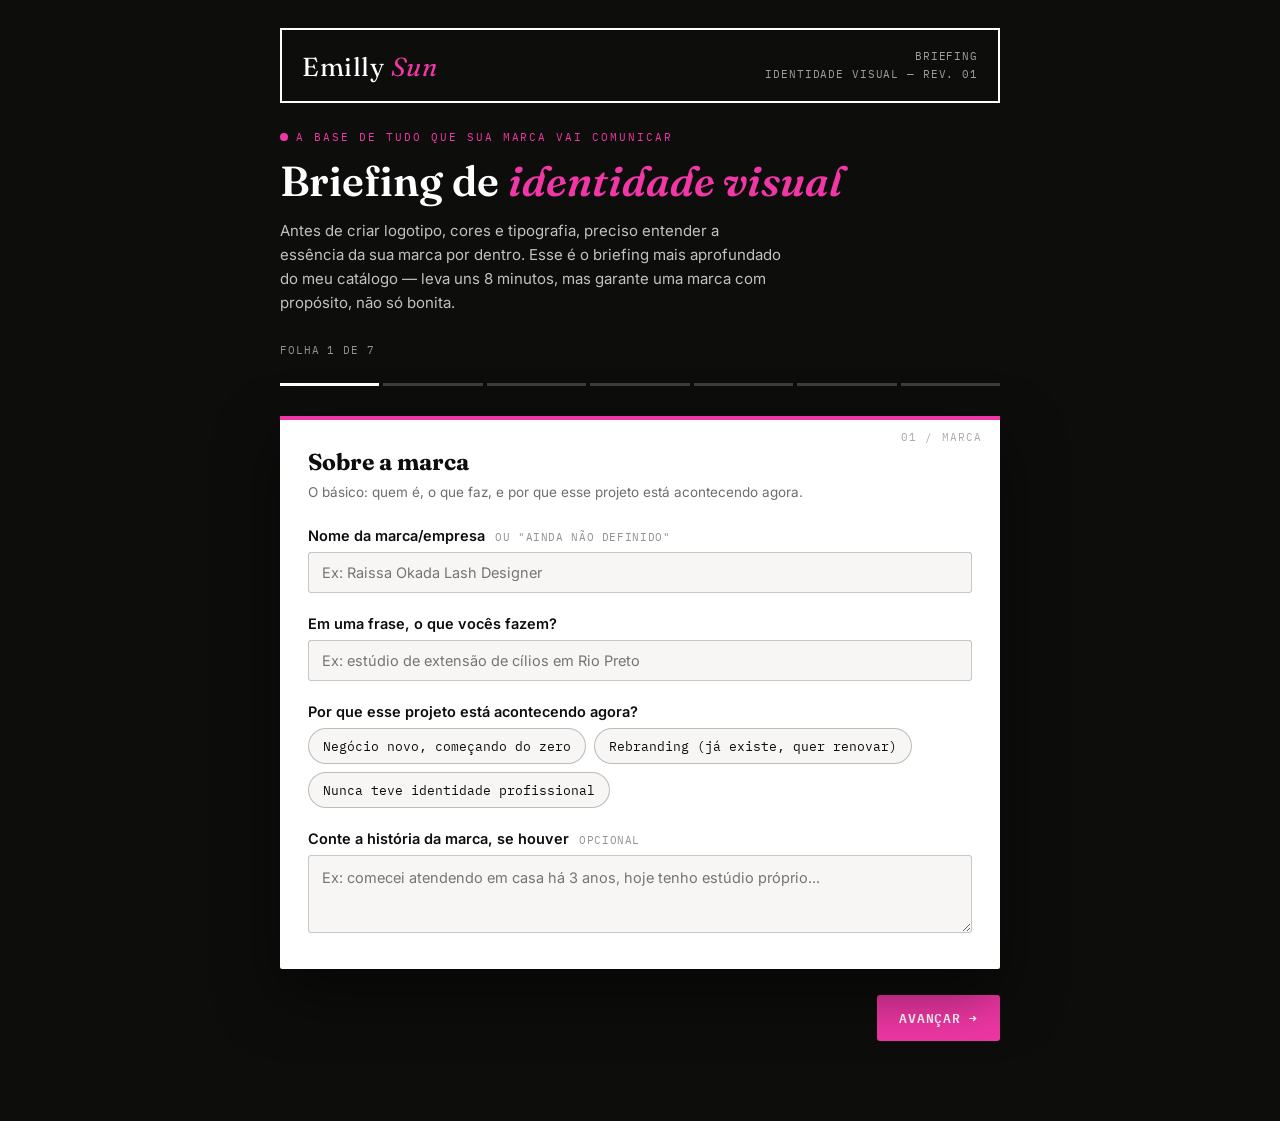
==== index.html @ f20fd389 "Rename briefing-identidade-visual.html to index.html" ====
<!DOCTYPE html>
<html lang="pt-BR">
<head>
<meta charset="UTF-8">
<meta name="viewport" content="width=device-width, initial-scale=1, viewport-fit=cover">
<title>Briefing — Identidade Visual | Emilly Sun</title>
<link rel="preconnect" href="https://fonts.googleapis.com">
<link rel="preconnect" href="https://fonts.gstatic.com" crossorigin>
<link href="https://fonts.googleapis.com/css2?family=Fraunces:opsz,wght@9..144,300;9..144,500;9..144,600;9..144,700&family=IBM+Plex+Mono:wght@400;500&family=Inter:wght@400;500;600&display=swap" rel="stylesheet">
<style>
  :root{
    --ink: #0D0D0C;
    --white: #FFFFFF;
    --paper: #F7F6F4;
    --pink: #F037A5;
    --pink-soft: #FBD3EB;
    --font-display: 'Fraunces', serif;
    --font-mono: 'IBM Plex Mono', monospace;
    --font-body: 'Inter', sans-serif;
  }
  *{box-sizing:border-box;}
  html{background:#0D0D0C;padding-top:env(safe-area-inset-top,0px);padding-bottom:env(safe-area-inset-bottom,0px);}
  body{margin:0;}
  html{scroll-behavior:smooth;}

  body{
    font-family: var(--font-body);
    background: var(--ink);
    color: var(--white);
    min-height:100vh;
  }

  .wrap{
    max-width: 760px;
    margin: 0 auto;
    padding: 28px 20px 80px;
  }

  .sheet-header{
    border: 2px solid var(--white);
    padding: 18px 20px;
    margin-bottom: 22px;
    display:flex;
    justify-content:space-between;
    align-items:flex-end;
    gap: 16px;
    flex-wrap: wrap;
  }
  .sheet-header .brand{
    font-family: var(--font-display);
    font-size: 26px;
    letter-spacing: 0.5px;
  }
  .sheet-header .brand span{ color: var(--pink); font-style: italic; }
  .sheet-meta{
    font-family: var(--font-mono);
    font-size: 11px;
    color: rgba(255,255,255,0.6);
    text-align:right;
    line-height:1.6;
    text-transform: uppercase;
    letter-spacing: 0.08em;
  }

  .title-block{ margin-bottom: 28px; }
  .eyebrow{
    display:inline-flex;
    align-items:center;
    gap:8px;
    font-family: var(--font-mono);
    font-size: 11px;
    letter-spacing: 0.18em;
    text-transform: uppercase;
    color: var(--pink);
    margin-bottom: 14px;
  }
  .eyebrow::before{
    content:'';
    width: 8px; height: 8px;
    background: var(--pink);
    border-radius: 50%;
    display:inline-block;
  }
  h1{
    font-family: var(--font-display);
    font-weight: 600;
    font-size: clamp(28px, 5vw, 42px);
    line-height: 1.1;
    margin: 0 0 12px;
  }
  h1 em{ color: var(--pink); font-style: italic; }
  .sub{
    color: rgba(255,255,255,0.75);
    font-size: 15px;
    line-height: 1.6;
    max-width: 56ch;
  }

  .ruler{ display:flex; gap: 4px; margin: 26px 0 30px; }
  .tick{
    flex:1;
    height: 3px;
    background: rgba(255,255,255,0.2);
    transition: background 0.3s ease;
  }
  .tick.done{ background: var(--pink); }
  .tick.current{ background: var(--white); }
  .ruler-label{
    font-family: var(--font-mono);
    font-size: 11px;
    color: rgba(255,255,255,0.55);
    text-transform: uppercase;
    letter-spacing: 0.08em;
    margin-bottom: 8px;
  }

  .card{
    background: var(--white);
    color: var(--ink);
    border-radius: 2px;
    padding: 32px 28px;
    position: relative;
    box-shadow: 0 24px 60px rgba(0,0,0,0.5);
  }
  .card::before{
    content: attr(data-folha);
    position: absolute;
    top: 14px; right: 18px;
    font-family: var(--font-mono);
    font-size: 11px;
    color: rgba(13,13,12,0.35);
    letter-spacing: 0.1em;
  }
  .card::after{
    content:'';
    position:absolute;
    top: 0; left: 0;
    width: 100%; height: 4px;
    background: var(--pink);
  }
  .step-title{
    font-family: var(--font-display);
    font-size: 23px;
    font-weight: 700;
    margin: 0 0 6px;
  }
  .step-hint{
    font-size: 13.5px;
    color: rgba(13,13,12,0.6);
    margin: 0 0 24px;
    line-height: 1.5;
  }

  .field{ margin-bottom: 22px; }
  .field:last-child{ margin-bottom: 0; }
  label.q{
    display:block;
    font-weight: 600;
    font-size: 14.5px;
    margin-bottom: 8px;
  }
  label.q .opt{
    font-weight: 400;
    font-family: var(--font-mono);
    font-size: 10.5px;
    color: rgba(13,13,12,0.45);
    text-transform: uppercase;
    letter-spacing: 0.06em;
    margin-left: 6px;
  }
  input[type="text"], textarea{
    width: 100%;
    font-family: var(--font-body);
    font-size: 14.5px;
    padding: 11px 13px;
    border: 1.5px solid rgba(13,13,12,0.2);
    background: var(--paper);
    border-radius: 3px;
    color: var(--ink);
    resize: vertical;
  }
  input[type="text"]:focus, textarea:focus{
    outline: none;
    border-color: var(--pink);
    box-shadow: 0 0 0 3px rgba(240,55,165,0.15);
  }
  textarea{ min-height: 78px; line-height: 1.5; }

  .pills{ display:flex; flex-wrap: wrap; gap: 8px; }
  .pill{
    font-family: var(--font-mono);
    font-size: 12.5px;
    padding: 9px 14px;
    border: 1.5px solid rgba(13,13,12,0.25);
    border-radius: 999px;
    cursor: pointer;
    user-select: none;
    background: var(--paper);
    transition: all 0.15s ease;
  }
  .pill:hover{ border-color: var(--ink); }
  .pill.selected{
    background: var(--ink);
    color: var(--pink-soft);
    border-color: var(--ink);
  }
  .pill.accent.selected{
    background: var(--pink);
    color: var(--white);
    border-color: var(--pink);
  }

  .nav{
    display:flex;
    justify-content: space-between;
    align-items:center;
    margin-top: 26px;
  }
  button{
    font-family: var(--font-mono);
    font-size: 12.5px;
    letter-spacing: 0.06em;
    text-transform: uppercase;
    padding: 12px 22px;
    border-radius: 3px;
    border: none;
    cursor: pointer;
    transition: transform 0.12s ease, opacity 0.12s ease;
  }
  button:active{ transform: scale(0.97); }
  .btn-next{ background: var(--pink); color: var(--white); font-weight: 600; }
  .btn-next:hover{ opacity: 0.88; }
  .btn-back{ background: transparent; color: rgba(255,255,255,0.7); border: 1.5px solid rgba(255,255,255,0.35); }
  .btn-back:hover{ color: var(--white); border-color: rgba(255,255,255,0.6); }
  .btn-back[disabled]{ opacity: 0; pointer-events: none; }

  .summary h2{
    font-family: var(--font-display);
    font-size: 24px;
    margin: 0 0 4px;
  }
  .summary .ok-tag{
    display:inline-flex;
    align-items:center;
    gap:6px;
    font-family: var(--font-mono);
    font-size: 11px;
    color: var(--pink);
    text-transform: uppercase;
    letter-spacing: 0.08em;
    margin-bottom: 18px;
  }
  .summary-block{
    background: var(--paper);
    border: 1px dashed rgba(13,13,12,0.3);
    border-radius: 3px;
    padding: 16px 18px;
    font-family: var(--font-mono);
    font-size: 12.5px;
    line-height: 1.7;
    white-space: pre-wrap;
    max-height: 340px;
    overflow-y: auto;
    color: rgba(13,13,12,0.85);
  }
  .summary-actions{ display:flex; gap: 10px; margin-top: 18px; flex-wrap: wrap; }
  .btn-copy{ background: var(--ink); color: var(--pink-soft); }
  .btn-copy:hover{ opacity: 0.9; }
  .btn-wa{ background: var(--pink); color: var(--white); font-weight: 600; }
  .btn-wa:hover{ opacity: 0.88; }
  .copied-msg{
    font-family: var(--font-mono);
    font-size: 11.5px;
    color: var(--pink);
    margin-top: 10px;
    opacity: 0;
    transition: opacity 0.2s ease;
  }
  .copied-msg.show{ opacity: 1; }

  @media (max-width: 480px){
    .card{ padding: 24px 18px; }
    .sheet-header{ padding: 14px; }
  }
</style>
</head>
<body>

<div class="wrap">

  <div class="sheet-header">
    <div class="brand">Emilly <span>Sun</span></div>
    <div class="sheet-meta">Briefing<br>Identidade Visual — Rev. 01</div>
  </div>

  <div class="title-block">
    <div class="eyebrow">A base de tudo que sua marca vai comunicar</div>
    <h1>Briefing de <em>identidade visual</em></h1>
    <p class="sub">Antes de criar logotipo, cores e tipografia, preciso entender a essência da sua marca por dentro. Esse é o briefing mais aprofundado do meu catálogo — leva uns 8 minutos, mas garante uma marca com propósito, não só bonita.</p>
  </div>

  <div class="ruler-label" id="rulerLabel">Folha 1 de 7</div>
  <div class="ruler" id="ruler"></div>

  <form id="briefForm">

    <!-- FOLHA 1 — A MARCA -->
    <div class="card step" data-folha="01 / MARCA" data-step="0">
      <div class="step-title">Sobre a marca</div>
      <p class="step-hint">O básico: quem é, o que faz, e por que esse projeto está acontecendo agora.</p>

      <div class="field">
        <label class="q">Nome da marca/empresa <span class="opt">ou "ainda não definido"</span></label>
        <input type="text" name="marca" placeholder="Ex: Raissa Okada Lash Designer">
      </div>

      <div class="field">
        <label class="q">Em uma frase, o que vocês fazem?</label>
        <input type="text" name="oquefaz" placeholder="Ex: estúdio de extensão de cílios em Rio Preto">
      </div>

      <div class="field">
        <label class="q">Por que esse projeto está acontecendo agora?</label>
        <div class="pills" data-name="motivo">
          <div class="pill">Negócio novo, começando do zero</div>
          <div class="pill">Rebranding (já existe, quer renovar)</div>
          <div class="pill">Nunca teve identidade profissional</div>
        </div>
      </div>

      <div class="field">
        <label class="q">Conte a história da marca, se houver <span class="opt">opcional</span></label>
        <textarea name="historia" placeholder="Ex: comecei atendendo em casa há 3 anos, hoje tenho estúdio próprio..."></textarea>
      </div>
    </div>

    <!-- FOLHA 2 — POSICIONAMENTO -->
    <div class="card step" data-folha="02 / POSICIONAMENTO" data-step="1" style="display:none">
      <div class="step-title">Posicionamento e valores</div>
      <p class="step-hint">Isso é o que dá alma pro visual — sem isso, vira só "um logo bonito".</p>

      <div class="field">
        <label class="q">Se a marca fosse uma pessoa, como ela seria? <span class="opt">3 adjetivos</span></label>
        <input type="text" name="personalidade" placeholder="Ex: confiante, acolhedora, moderna">
      </div>

      <div class="field">
        <label class="q">Quais valores a marca não abre mão de transmitir?</label>
        <textarea name="valores" placeholder="Ex: qualidade, transparência, cuidado com o cliente"></textarea>
      </div>

      <div class="field">
        <label class="q">O que faz vocês diferentes da concorrência?</label>
        <textarea name="diferencial" placeholder="Ex: técnica exclusiva, atendimento personalizado, anos de experiência"></textarea>
      </div>

      <div class="field">
        <label class="q">Concorrentes ou marcas do mesmo segmento que você admira ou quer se diferenciar</label>
        <textarea name="concorrentes" placeholder="Ex: admiro a marca X pelo posicionamento premium"></textarea>
      </div>
    </div>

    <!-- FOLHA 3 — PÚBLICO -->
    <div class="card step" data-folha="03 / PÚBLICO" data-step="2" style="display:none">
      <div class="step-title">Público-alvo</div>
      <p class="step-hint">Pra quem essa marca está falando.</p>

      <div class="field">
        <label class="q">Quem é o cliente ideal dessa marca?</label>
        <textarea name="publico" placeholder="Ex: mulheres de 25-45 anos, classe B/C, que valorizam autocuidado"></textarea>
      </div>

      <div class="field">
        <label class="q">Onde essa marca vai aparecer no dia a dia?</label>
        <div class="pills" data-name="pontos_contato">
          <div class="pill">Redes sociais</div>
          <div class="pill">Loja física / fachada</div>
          <div class="pill">Site</div>
          <div class="pill">Papelaria (cartão, envelope)</div>
          <div class="pill">Embalagens de produto</div>
          <div class="pill">Uniforme</div>
        </div>
      </div>
    </div>

    <!-- FOLHA 4 — DIREÇÃO VISUAL -->
    <div class="card step" data-folha="04 / VISUAL" data-step="3" style="display:none">
      <div class="step-title">Direção visual</div>
      <p class="step-hint">O que já existe e para onde queremos ir com a estética da marca.</p>

      <div class="field">
        <label class="q">Já existe algum elemento visual pra seguir? <span class="opt">rascunho de logo, cores usadas antes</span></label>
        <div class="pills" data-name="ponto_partida">
          <div class="pill">Não tenho nada, é do zero</div>
          <div class="pill">Tenho um rascunho/referência solta</div>
          <div class="pill">Tenho um logo antigo pra evoluir</div>
        </div>
      </div>

      <div class="field">
        <label class="q">Estilo visual que combina com a marca <span class="opt">até 3</span></label>
        <div class="pills" data-name="estilo" data-max="3">
          <div class="pill">Minimalista</div>
          <div class="pill">Elegante / premium</div>
          <div class="pill">Divertido / descontraído</div>
          <div class="pill">Clássico / atemporal</div>
          <div class="pill">Moderno / ousado</div>
          <div class="pill">Artesanal / feito à mão</div>
          <div class="pill">Tecnológico / clean</div>
        </div>
      </div>

      <div class="field">
        <label class="q">Marcas (de qualquer segmento) cuja identidade visual você admira</label>
        <textarea name="referencias" placeholder="Ex: gosto da simplicidade da marca X, ou das cores da marca Y"></textarea>
      </div>

      <div class="field">
        <label class="q">Cores que gostaria de usar — ou EVITAR</label>
        <input type="text" name="cores" placeholder="Ex: gostaria de tons terrosos, evitar rosa (marca da concorrente usa)">
      </div>

      <div class="field">
        <label class="q">Algum símbolo, ícone ou elemento que represente a marca?</label>
        <input type="text" name="simbolos" placeholder="Ex: uma folha, uma estrela, iniciais do nome">
      </div>
    </div>

    <!-- FOLHA 5 — APLICAÇÕES -->
    <div class="card step" data-folha="05 / APLICAÇÕES" data-step="4" style="display:none">
      <div class="step-title">Aplicações necessárias</div>
      <p class="step-hint">O que precisa estar pronto no manual de marca, além do logo.</p>

      <div class="field">
        <label class="q">Quais aplicações a identidade precisa cobrir?</label>
        <div class="pills" data-name="aplicacoes">
          <div class="pill">Cartão de visita</div>
          <div class="pill">Papel timbrado / assinatura de e-mail</div>
          <div class="pill">Template para redes sociais</div>
          <div class="pill">Fachada / placa</div>
          <div class="pill">Embalagem de produto</div>
          <div class="pill">Uniforme</div>
          <div class="pill">Manual de marca completo</div>
        </div>
      </div>

      <div class="field">
        <label class="q">Alguma dessas aplicações tem prioridade ou urgência maior?</label>
        <input type="text" name="prioridade" placeholder="Ex: preciso do cartão de visita primeiro, pra um evento">
      </div>
    </div>

    <!-- FOLHA 6 — PRAZO -->
    <div class="card step" data-folha="06 / PRAZO" data-step="5" style="display:none">
      <div class="step-title">Prazo e contato</div>
      <p class="step-hint">Últimos dados pra eu organizar o cronograma do projeto.</p>

      <div class="field">
        <label class="q">Existe uma data-limite para o projeto estar pronto?</label>
        <input type="text" name="prazo" placeholder="Ex: sem urgência / preciso até o lançamento em outubro">
      </div>

      <div class="field">
        <label class="q">Seu nome e melhor contato <span class="opt">whatsapp ou e-mail</span></label>
        <input type="text" name="contato" placeholder="Ex: Maria Silva — (17) 99999-9999">
      </div>
    </div>

    <!-- FOLHA 7 — RESUMO -->
    <div class="card step summary" data-folha="07 / RESUMO" data-step="6" style="display:none">
      <div class="ok-tag">● Briefing concluído</div>
      <h2>Confira e envie</h2>
      <p class="step-hint">Confira suas respostas e toque em enviar: o WhatsApp abre com tudo preenchido, é só confirmar o envio para eu começar o estudo da sua marca.</p>
      <div class="summary-block" id="summaryText"></div>
      <div class="summary-actions">
        <button type="button" class="btn-wa" id="waBtn">Enviar por WhatsApp →</button>
        <button type="button" class="btn-copy" id="copyBtn">Copiar respostas</button>
      </div>
      <div class="copied-msg" id="copiedMsg">✓ Copiado! Agora é só colar na conversa comigo.</div>
    </div>

    <div class="nav" id="navRow">
      <button type="button" class="btn-back" id="backBtn">← Voltar</button>
      <button type="button" class="btn-next" id="nextBtn">Avançar →</button>
    </div>

  </form>

</div>

<script>
(function(){
  // Número do WhatsApp (somente dígitos, com 55 + DDD). Ex: "5517999999999"
  var WHATSAPP = "5567992032259";
  var steps = Array.from(document.querySelectorAll('.step'));
  var total = steps.length;
  var current = 0;

  var ruler = document.getElementById('ruler');
  for(var i=0;i<total;i++){
    var t = document.createElement('div');
    t.className = 'tick';
    ruler.appendChild(t);
  }
  var ticks = Array.from(ruler.children);

  var rulerLabel = document.getElementById('rulerLabel');
  var backBtn = document.getElementById('backBtn');
  var nextBtn = document.getElementById('nextBtn');
  var navRow = document.getElementById('navRow');

  var pillState = {};

  document.querySelectorAll('.pills').forEach(function(group){
    var name = group.getAttribute('data-name');
    var max = parseInt(group.getAttribute('data-max') || '1', 10);
    var isMulti = (name === 'pontos_contato' || name === 'aplicacoes');
    pillState[name] = new Set();
    var pills = Array.from(group.children);
    pills.forEach(function(pill){
      pill.classList.add('accent');
      pill.addEventListener('click', function(){
        var label = pill.textContent;
        var hasMax = group.hasAttribute('data-max');
        if(isMulti){
          if(pill.classList.contains('selected')){
            pill.classList.remove('selected');
            pillState[name].delete(label);
          } else {
            pill.classList.add('selected');
            pillState[name].add(label);
          }
        } else if(!hasMax){
          pills.forEach(function(p){ p.classList.remove('selected'); });
          pillState[name].clear();
          pill.classList.add('selected');
          pillState[name].add(label);
        } else {
          if(pill.classList.contains('selected')){
            pill.classList.remove('selected');
            pillState[name].delete(label);
          } else {
            if(pillState[name].size >= max){ return; }
            pill.classList.add('selected');
            pillState[name].add(label);
          }
        }
      });
    });
  });

  function showStep(idx){
    steps.forEach(function(s, i){ s.style.display = (i===idx) ? 'block' : 'none'; });
    rulerLabel.textContent = 'Folha ' + (idx+1) + ' de ' + total;
    ticks.forEach(function(t, i){
      t.classList.toggle('done', i < idx);
      t.classList.toggle('current', i === idx);
    });
    backBtn.disabled = (idx === 0);
    if(idx === total - 1){
      navRow.style.display = 'none';
      buildSummary();
    } else {
      navRow.style.display = 'flex';
      nextBtn.textContent = (idx === total - 2) ? 'Concluir →' : 'Avançar →';
    }
    window.scrollTo({top:0, behavior:'smooth'});
  }

  nextBtn.addEventListener('click', function(){
    if(current < total - 1){ current++; showStep(current); }
  });
  backBtn.addEventListener('click', function(){
    if(current > 0){ current--; showStep(current); }
  });

  function fieldLabel(name){
    var map = {
      marca: 'Marca/empresa',
      oquefaz: 'O que faz',
      historia: 'História da marca',
      personalidade: 'Personalidade da marca',
      valores: 'Valores',
      diferencial: 'Diferencial',
      concorrentes: 'Concorrentes/referências de mercado',
      publico: 'Público-alvo',
      referencias: 'Marcas de referência visual',
      cores: 'Cores desejadas/evitar',
      simbolos: 'Símbolos/elementos',
      prioridade: 'Aplicação prioritária',
      prazo: 'Prazo desejado',
      contato: 'Nome e contato'
    };
    return map[name] || name;
  }

  function pillLabel(name){
    var map = {
      motivo: 'Motivo do projeto',
      pontos_contato: 'Pontos de contato da marca',
      ponto_partida: 'Ponto de partida visual',
      estilo: 'Estilo visual desejado',
      aplicacoes: 'Aplicações necessárias'
    };
    return map[name] || name;
  }

  function buildSummary(){
    var lines = [];
    lines.push('BRIEFING — IDENTIDADE VISUAL');
    lines.push('Emilly Sun · ' + new Date().toLocaleDateString('pt-BR'));
    lines.push('————————————————————');

    document.querySelectorAll('input[type="text"], textarea').forEach(function(el){
      var val = el.value.trim();
      if(val){ lines.push(fieldLabel(el.name) + ': ' + val); }
    });

    Object.keys(pillState).forEach(function(name){
      var vals = Array.from(pillState[name]);
      if(vals.length){ lines.push(pillLabel(name) + ': ' + vals.join(', ')); }
    });

    document.getElementById('summaryText').textContent = lines.join('\n');
  }

  document.getElementById('copyBtn').addEventListener('click', function(){
    var text = document.getElementById('summaryText').textContent;
    function ok(){
      var msg = document.getElementById('copiedMsg');
      msg.classList.add('show');
      setTimeout(function(){ msg.classList.remove('show'); }, 3000);
    }
    function fallback(){
      var ta = document.createElement('textarea');
      ta.value = text; ta.style.position='fixed'; ta.style.opacity='0';
      document.body.appendChild(ta); ta.select();
      try{ document.execCommand('copy'); ok(); }catch(e){}
      document.body.removeChild(ta);
    }
    if(navigator.clipboard && navigator.clipboard.writeText){
      navigator.clipboard.writeText(text).then(ok, fallback);
    } else { fallback(); }
  });

  document.getElementById('waBtn').addEventListener('click', function(){
    var text = document.getElementById('summaryText').textContent;
    var url = 'https://wa.me/' + WHATSAPP + '?text=' + encodeURIComponent(text);
    window.open(url, '_blank');
  });

  showStep(0);
})();
</script>

</body>
</html>
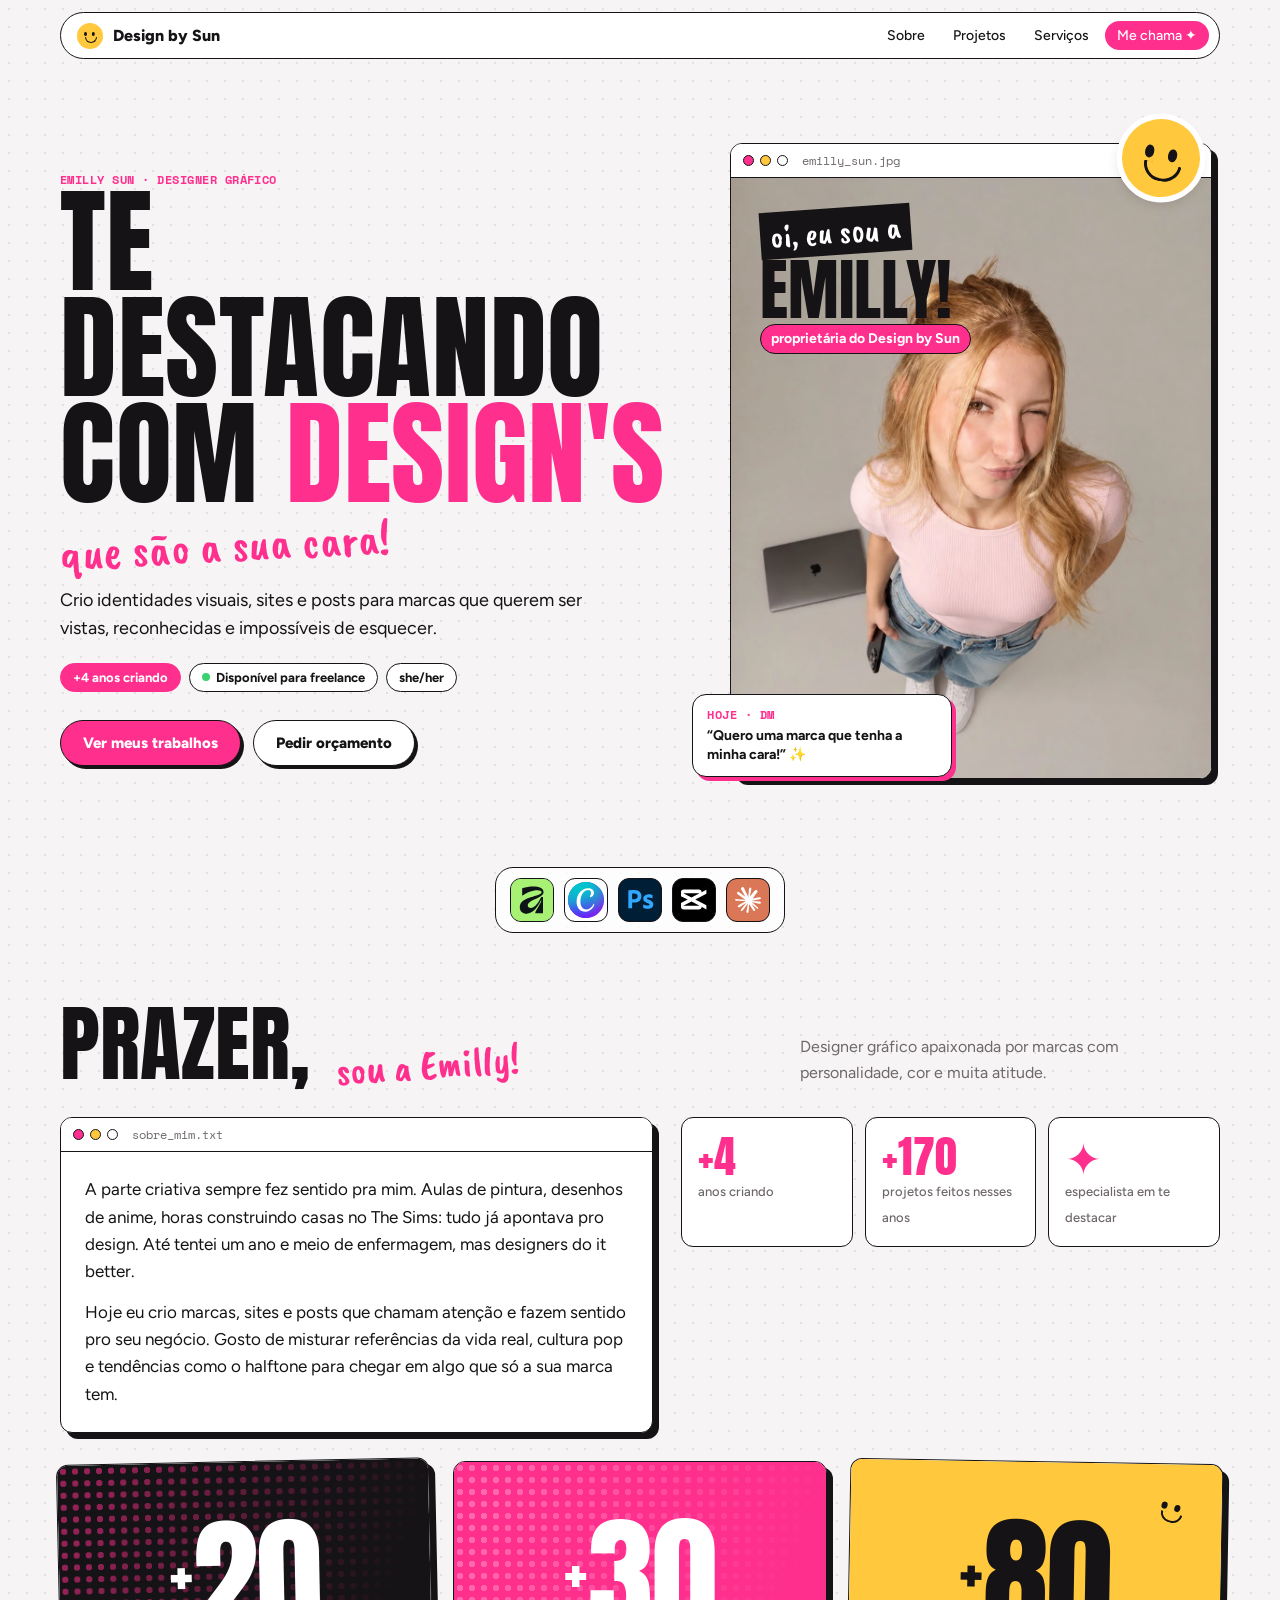
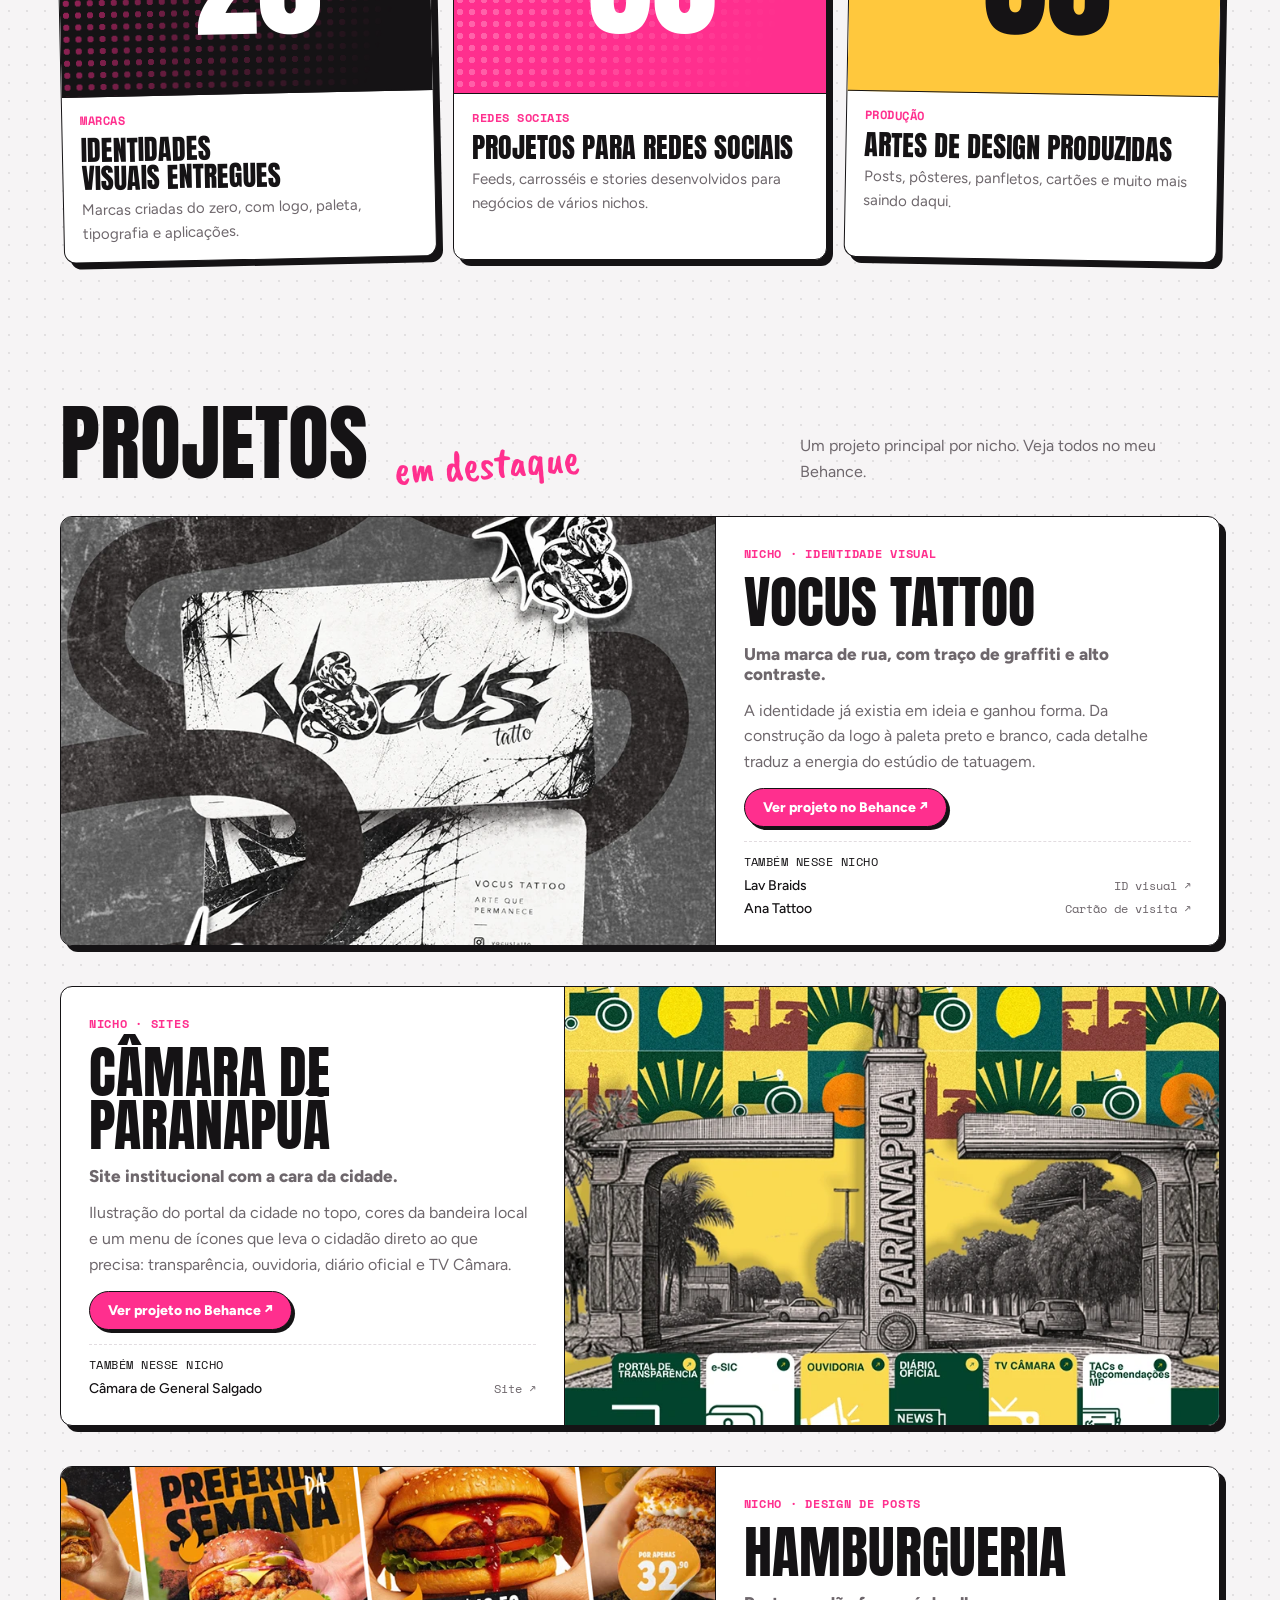
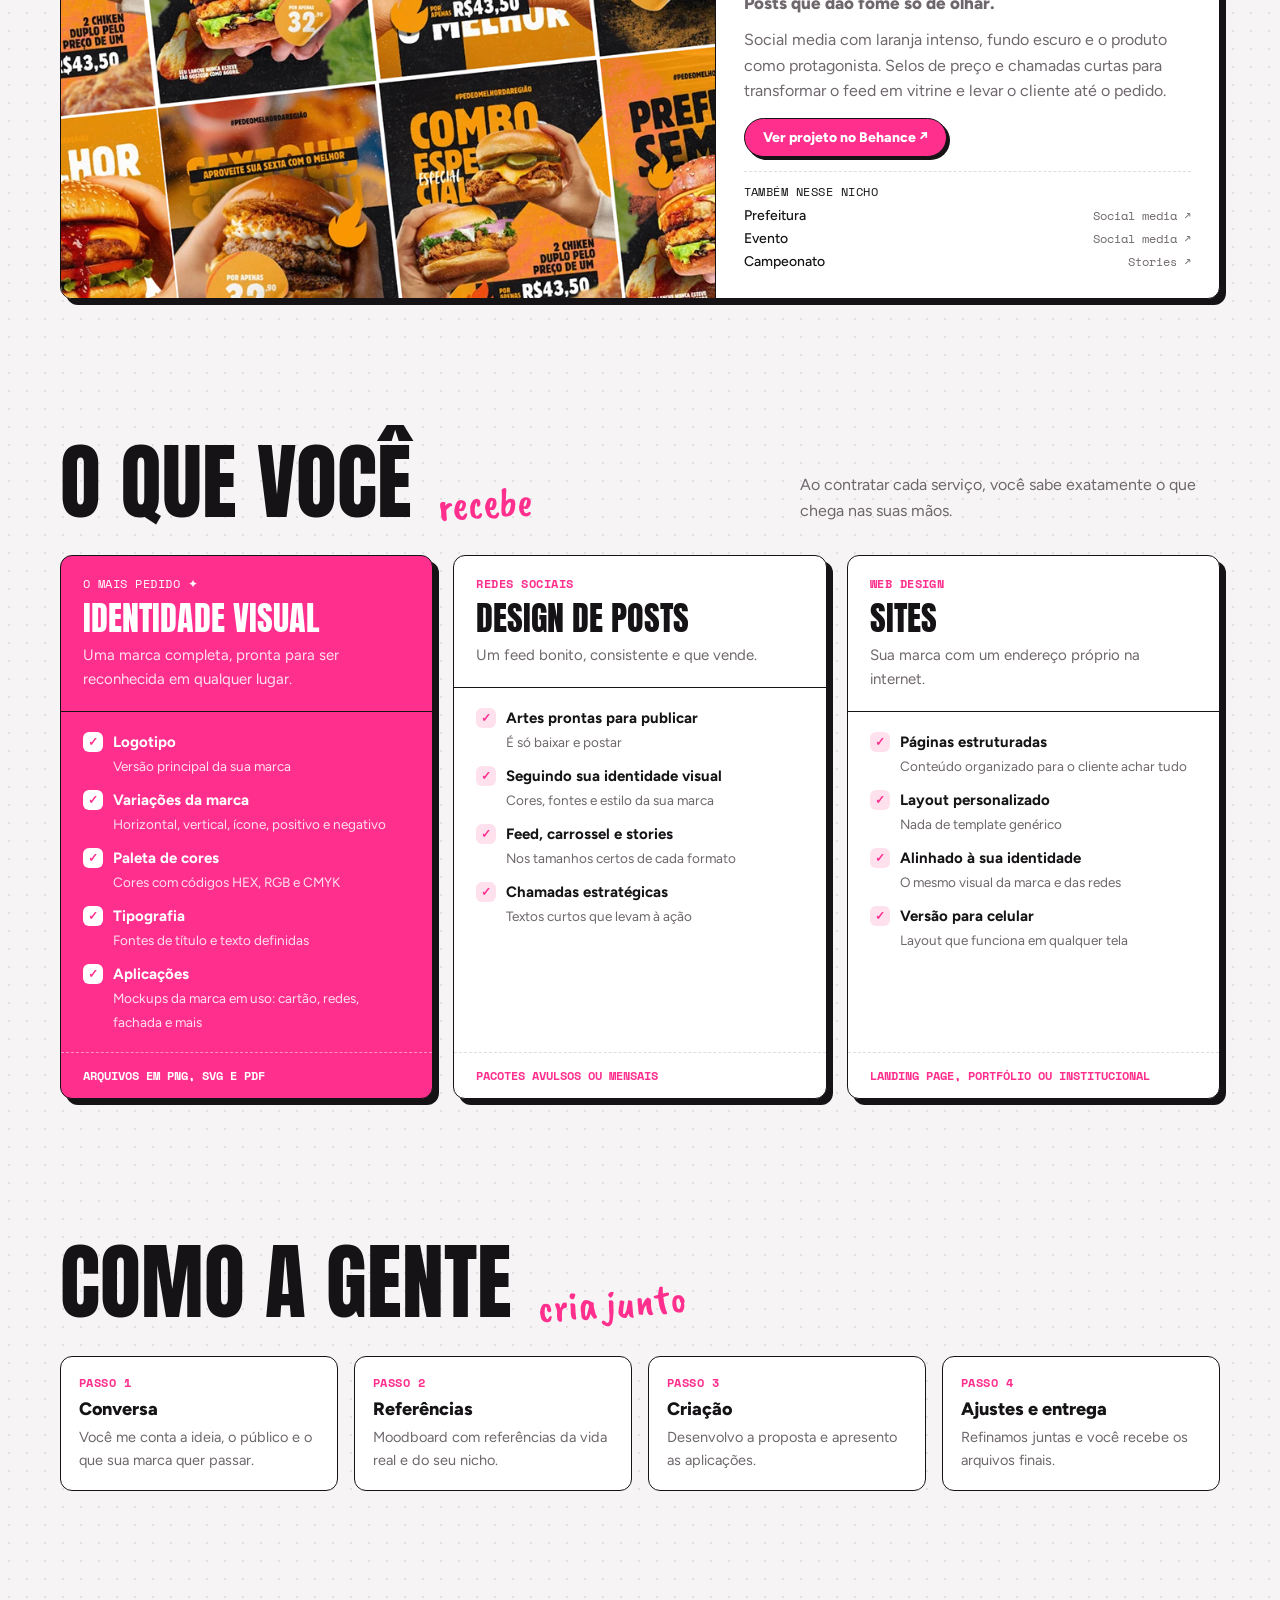
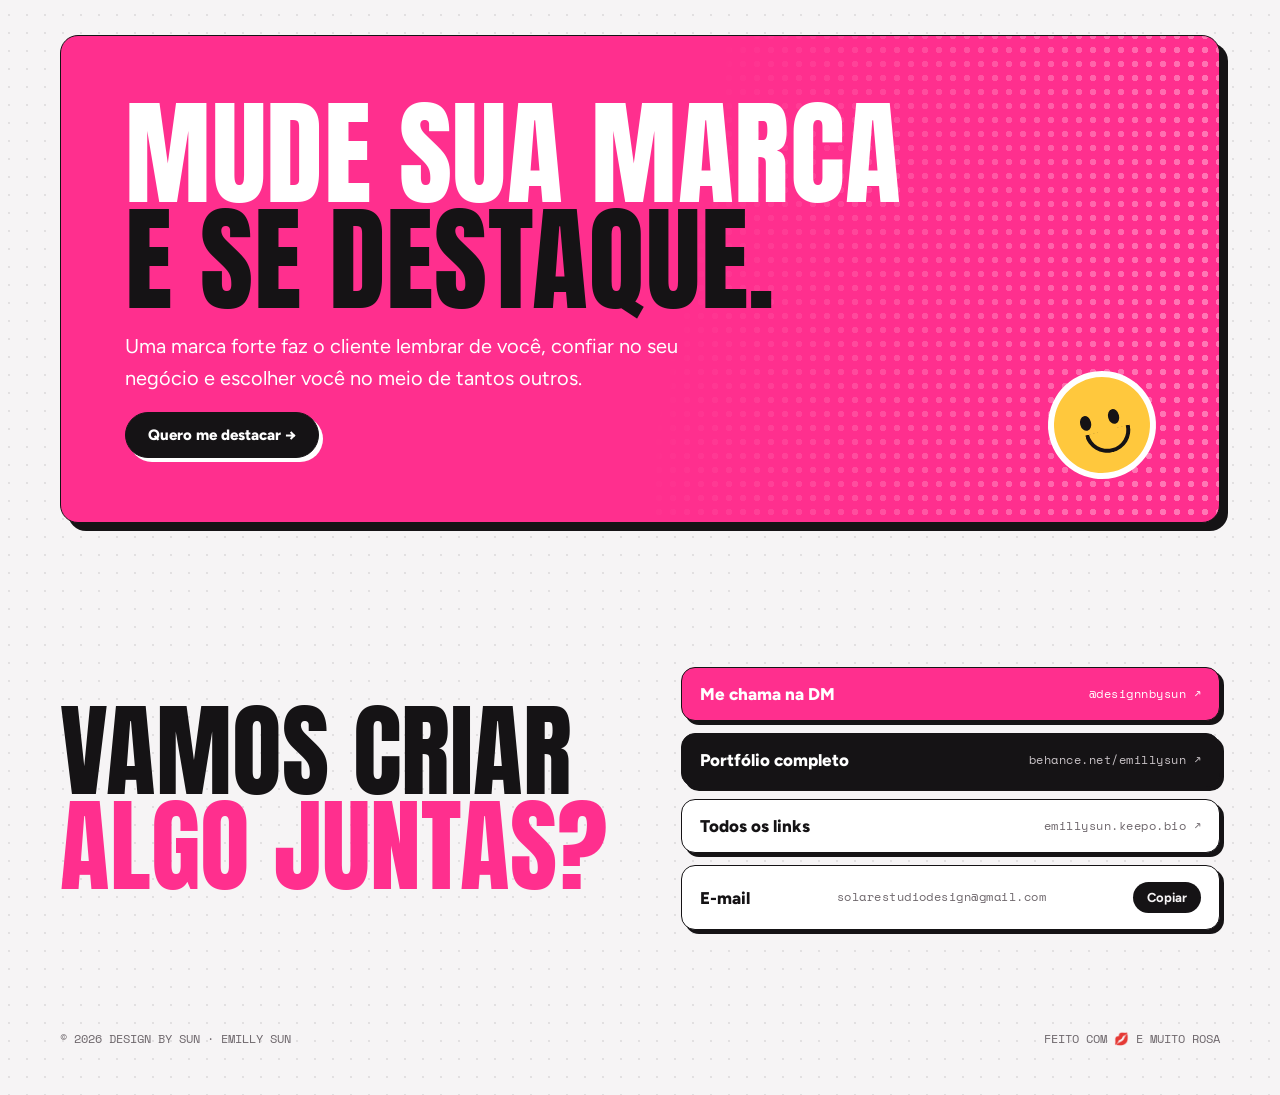
==== commit e8591aef: "Add files via upload" ====
--- a/index.html
+++ b/index.html
@@ -1,657 +1,432 @@
-<!DOCTYPE html>
+<!doctype html>
 <html lang="pt-BR">
 <head>
-<meta charset="UTF-8">
+<meta charset="utf-8">
 <meta name="viewport" content="width=device-width, initial-scale=1, viewport-fit=cover">
-<title>Briefing — Identidade Visual | Emilly Sun</title>
+<meta name="description" content="Emilly Sun, designer gráfico. Identidade visual, sites e design de posts.">
+<style>:root{padding-top:env(safe-area-inset-top,0px);padding-bottom:env(safe-area-inset-bottom,0px)}body{margin:0}img{max-width:100%}[hidden]{display:none!important}</style>
+<title>Design by Sun</title>
 <link rel="preconnect" href="https://fonts.googleapis.com">
 <link rel="preconnect" href="https://fonts.gstatic.com" crossorigin>
-<link href="https://fonts.googleapis.com/css2?family=Fraunces:opsz,wght@9..144,300;9..144,500;9..144,600;9..144,700&family=IBM+Plex+Mono:wght@400;500&family=Inter:wght@400;500;600&display=swap" rel="stylesheet">
+<link rel="stylesheet" href="https://fonts.googleapis.com/css2?family=Anton&family=Caveat+Brush&family=Figtree:wght@400;500;700;800&family=Space+Mono:wght@400;700&display=swap">
 <style>
-  :root{
-    --ink: #0D0D0C;
-    --white: #FFFFFF;
-    --paper: #F7F6F4;
-    --pink: #F037A5;
-    --pink-soft: #FBD3EB;
-    --font-display: 'Fraunces', serif;
-    --font-mono: 'IBM Plex Mono', monospace;
-    --font-body: 'Inter', sans-serif;
-  }
-  *{box-sizing:border-box;}
-  html{background:#0D0D0C;padding-top:env(safe-area-inset-top,0px);padding-bottom:env(safe-area-inset-bottom,0px);}
-  body{margin:0;}
-  html{scroll-behavior:smooth;}
-
-  body{
-    font-family: var(--font-body);
-    background: var(--ink);
-    color: var(--white);
-    min-height:100vh;
-  }
-
-  .wrap{
-    max-width: 760px;
-    margin: 0 auto;
-    padding: 28px 20px 80px;
-  }
-
-  .sheet-header{
-    border: 2px solid var(--white);
-    padding: 18px 20px;
-    margin-bottom: 22px;
-    display:flex;
-    justify-content:space-between;
-    align-items:flex-end;
-    gap: 16px;
-    flex-wrap: wrap;
-  }
-  .sheet-header .brand{
-    font-family: var(--font-display);
-    font-size: 26px;
-    letter-spacing: 0.5px;
-  }
-  .sheet-header .brand span{ color: var(--pink); font-style: italic; }
-  .sheet-meta{
-    font-family: var(--font-mono);
-    font-size: 11px;
-    color: rgba(255,255,255,0.6);
-    text-align:right;
-    line-height:1.6;
-    text-transform: uppercase;
-    letter-spacing: 0.08em;
-  }
-
-  .title-block{ margin-bottom: 28px; }
-  .eyebrow{
-    display:inline-flex;
-    align-items:center;
-    gap:8px;
-    font-family: var(--font-mono);
-    font-size: 11px;
-    letter-spacing: 0.18em;
-    text-transform: uppercase;
-    color: var(--pink);
-    margin-bottom: 14px;
-  }
-  .eyebrow::before{
-    content:'';
-    width: 8px; height: 8px;
-    background: var(--pink);
-    border-radius: 50%;
-    display:inline-block;
-  }
-  h1{
-    font-family: var(--font-display);
-    font-weight: 600;
-    font-size: clamp(28px, 5vw, 42px);
-    line-height: 1.1;
-    margin: 0 0 12px;
-  }
-  h1 em{ color: var(--pink); font-style: italic; }
-  .sub{
-    color: rgba(255,255,255,0.75);
-    font-size: 15px;
-    line-height: 1.6;
-    max-width: 56ch;
-  }
-
-  .ruler{ display:flex; gap: 4px; margin: 26px 0 30px; }
-  .tick{
-    flex:1;
-    height: 3px;
-    background: rgba(255,255,255,0.2);
-    transition: background 0.3s ease;
-  }
-  .tick.done{ background: var(--pink); }
-  .tick.current{ background: var(--white); }
-  .ruler-label{
-    font-family: var(--font-mono);
-    font-size: 11px;
-    color: rgba(255,255,255,0.55);
-    text-transform: uppercase;
-    letter-spacing: 0.08em;
-    margin-bottom: 8px;
-  }
-
-  .card{
-    background: var(--white);
-    color: var(--ink);
-    border-radius: 2px;
-    padding: 32px 28px;
-    position: relative;
-    box-shadow: 0 24px 60px rgba(0,0,0,0.5);
-  }
-  .card::before{
-    content: attr(data-folha);
-    position: absolute;
-    top: 14px; right: 18px;
-    font-family: var(--font-mono);
-    font-size: 11px;
-    color: rgba(13,13,12,0.35);
-    letter-spacing: 0.1em;
-  }
-  .card::after{
-    content:'';
-    position:absolute;
-    top: 0; left: 0;
-    width: 100%; height: 4px;
-    background: var(--pink);
-  }
-  .step-title{
-    font-family: var(--font-display);
-    font-size: 23px;
-    font-weight: 700;
-    margin: 0 0 6px;
-  }
-  .step-hint{
-    font-size: 13.5px;
-    color: rgba(13,13,12,0.6);
-    margin: 0 0 24px;
-    line-height: 1.5;
-  }
-
-  .field{ margin-bottom: 22px; }
-  .field:last-child{ margin-bottom: 0; }
-  label.q{
-    display:block;
-    font-weight: 600;
-    font-size: 14.5px;
-    margin-bottom: 8px;
-  }
-  label.q .opt{
-    font-weight: 400;
-    font-family: var(--font-mono);
-    font-size: 10.5px;
-    color: rgba(13,13,12,0.45);
-    text-transform: uppercase;
-    letter-spacing: 0.06em;
-    margin-left: 6px;
-  }
-  input[type="text"], textarea{
-    width: 100%;
-    font-family: var(--font-body);
-    font-size: 14.5px;
-    padding: 11px 13px;
-    border: 1.5px solid rgba(13,13,12,0.2);
-    background: var(--paper);
-    border-radius: 3px;
-    color: var(--ink);
-    resize: vertical;
-  }
-  input[type="text"]:focus, textarea:focus{
-    outline: none;
-    border-color: var(--pink);
-    box-shadow: 0 0 0 3px rgba(240,55,165,0.15);
-  }
-  textarea{ min-height: 78px; line-height: 1.5; }
-
-  .pills{ display:flex; flex-wrap: wrap; gap: 8px; }
-  .pill{
-    font-family: var(--font-mono);
-    font-size: 12.5px;
-    padding: 9px 14px;
-    border: 1.5px solid rgba(13,13,12,0.25);
-    border-radius: 999px;
-    cursor: pointer;
-    user-select: none;
-    background: var(--paper);
-    transition: all 0.15s ease;
-  }
-  .pill:hover{ border-color: var(--ink); }
-  .pill.selected{
-    background: var(--ink);
-    color: var(--pink-soft);
-    border-color: var(--ink);
-  }
-  .pill.accent.selected{
-    background: var(--pink);
-    color: var(--white);
-    border-color: var(--pink);
-  }
-
-  .nav{
-    display:flex;
-    justify-content: space-between;
-    align-items:center;
-    margin-top: 26px;
-  }
-  button{
-    font-family: var(--font-mono);
-    font-size: 12.5px;
-    letter-spacing: 0.06em;
-    text-transform: uppercase;
-    padding: 12px 22px;
-    border-radius: 3px;
-    border: none;
-    cursor: pointer;
-    transition: transform 0.12s ease, opacity 0.12s ease;
-  }
-  button:active{ transform: scale(0.97); }
-  .btn-next{ background: var(--pink); color: var(--white); font-weight: 600; }
-  .btn-next:hover{ opacity: 0.88; }
-  .btn-back{ background: transparent; color: rgba(255,255,255,0.7); border: 1.5px solid rgba(255,255,255,0.35); }
-  .btn-back:hover{ color: var(--white); border-color: rgba(255,255,255,0.6); }
-  .btn-back[disabled]{ opacity: 0; pointer-events: none; }
-
-  .summary h2{
-    font-family: var(--font-display);
-    font-size: 24px;
-    margin: 0 0 4px;
-  }
-  .summary .ok-tag{
-    display:inline-flex;
-    align-items:center;
-    gap:6px;
-    font-family: var(--font-mono);
-    font-size: 11px;
-    color: var(--pink);
-    text-transform: uppercase;
-    letter-spacing: 0.08em;
-    margin-bottom: 18px;
-  }
-  .summary-block{
-    background: var(--paper);
-    border: 1px dashed rgba(13,13,12,0.3);
-    border-radius: 3px;
-    padding: 16px 18px;
-    font-family: var(--font-mono);
-    font-size: 12.5px;
-    line-height: 1.7;
-    white-space: pre-wrap;
-    max-height: 340px;
-    overflow-y: auto;
-    color: rgba(13,13,12,0.85);
-  }
-  .summary-actions{ display:flex; gap: 10px; margin-top: 18px; flex-wrap: wrap; }
-  .btn-copy{ background: var(--ink); color: var(--pink-soft); }
-  .btn-copy:hover{ opacity: 0.9; }
-  .btn-wa{ background: var(--pink); color: var(--white); font-weight: 600; }
-  .btn-wa:hover{ opacity: 0.88; }
-  .copied-msg{
-    font-family: var(--font-mono);
-    font-size: 11.5px;
-    color: var(--pink);
-    margin-top: 10px;
-    opacity: 0;
-    transition: opacity 0.2s ease;
-  }
-  .copied-msg.show{ opacity: 1; }
-
-  @media (max-width: 480px){
-    .card{ padding: 24px 18px; }
-    .sheet-header{ padding: 14px; }
-  }
+/* Layout: "área de trabalho" em colagem — seções como janelas de app, stickers de sol, notificações e dock, igual ao feed @designnbysun */
+:root{
+  --bg:#F6F4F5; --paper:#FFFFFF; --fg:#151315; --muted:#6E676C; --line:#E2DCE0;
+  --pink:#FF2F8E; --pink-soft:#FFE1EE; --sun:#FFC83D; --ink:#151315; --on-pink:#FFFFFF; --sims:#3BD16F;
+  --display:"Anton", Impact, "Arial Narrow", sans-serif;
+  --script:"Caveat Brush", "Comic Sans MS", cursive;
+  --body:"Figtree", "Helvetica Neue", Arial, sans-serif;
+  --mono:"Space Mono", ui-monospace, Menlo, monospace;
+}
+@media (prefers-color-scheme: dark){:root:not([data-theme="light"]){
+  --bg:#141214; --paper:#1F1C1F; --fg:#F4EFF2; --muted:#A79EA4; --line:#332E32;
+  --pink:#FF4D9F; --pink-soft:#3A1828; --sun:#FFC83D; --ink:#0B0A0B; color-scheme:dark}}
+:root[data-theme="dark"]{
+  --bg:#141214; --paper:#1F1C1F; --fg:#F4EFF2; --muted:#A79EA4; --line:#332E32;
+  --pink:#FF4D9F; --pink-soft:#3A1828; --sun:#FFC83D; --ink:#0B0A0B; color-scheme:dark}
+
+*{box-sizing:border-box}
+body{background:var(--bg);color:var(--fg);font:16px/1.6 var(--body);
+  background-image:radial-gradient(color-mix(in srgb,var(--fg) 9%,transparent) 1px,transparent 1.2px);background-size:18px 18px;
+  padding-left:max(16px,env(safe-area-inset-left,0px));padding-right:max(16px,env(safe-area-inset-right,0px));overflow-x:hidden}
+.wrap{max-width:1160px;margin:0 auto}
+h1,h2,h3{margin:0;text-wrap:balance}
+p{margin:0}
+a{color:inherit}
+:focus-visible{outline:3px solid var(--pink);outline-offset:3px;border-radius:4px}
+.mono{font:400 12px/1.4 var(--mono);letter-spacing:.04em}
+.script{font-family:var(--script);color:var(--pink);font-weight:400}
+.big{font-family:var(--display);text-transform:uppercase;line-height:.92;letter-spacing:.005em;font-weight:400}
+
+/* sticker de sol */
+.sun{--s:56px;width:var(--s);height:var(--s);border-radius:50%;background:var(--sun);position:relative;flex:none;
+  box-shadow:0 0 0 calc(var(--s)*.07) var(--paper),0 6px 14px rgb(0 0 0 / .18)}
+.sun::before{content:"";position:absolute;left:28%;top:36%;width:12%;height:16%;border-radius:50%;background:#151315;box-shadow:calc(var(--s)*.3) 0 0 #151315}
+.sun::after{content:"";position:absolute;left:30%;top:56%;width:40%;height:20%;border:calc(var(--s)*.05) solid #151315;border-top:0;border-radius:0 0 99px 99px}
+
+/* janela */
+.win{background:var(--paper);border:1.5px solid var(--fg);border-radius:12px;overflow:hidden;box-shadow:6px 6px 0 var(--fg)}
+.bar{display:flex;align-items:center;gap:6px;padding:8px 12px;border-bottom:1.5px solid var(--fg);background:var(--paper)}
+.bar i{width:11px;height:11px;border-radius:50%;border:1.5px solid var(--fg);flex:none}
+.bar i:nth-child(1){background:var(--pink)}.bar i:nth-child(2){background:var(--sun)}.bar i:nth-child(3){background:var(--paper)}
+.bar span{margin-left:8px;font:400 12px var(--mono);color:var(--muted);white-space:nowrap;overflow:hidden;text-overflow:ellipsis}
+
+/* topo */
+header.top{position:sticky;top:env(safe-area-inset-top,0px);z-index:20;padding-block:12px}
+.menubar{display:flex;align-items:center;justify-content:space-between;gap:12px;background:var(--paper);border:1.5px solid var(--fg);border-radius:99px;padding:8px 10px 8px 16px}
+.brand{display:flex;align-items:center;gap:10px;text-decoration:none;font:800 16px var(--body)}
+.brand .sun{--s:26px;box-shadow:none}
+nav{display:flex;gap:4px;flex-wrap:wrap}
+nav a{text-decoration:none;font:500 14px var(--body);padding:6px 12px;border-radius:99px}
+nav a:hover{background:var(--pink-soft)}
+nav a.dm{background:var(--pink);color:var(--on-pink)}
+@media (max-width:720px){nav a:not(.dm){display:none}}
+
+/* hero */
+.hero{display:grid;grid-template-columns:1.25fr 1fr;gap:40px;align-items:center;padding-block:48px 40px}
+.hero h1{font-size:clamp(52px,9vw,124px)}
+.hero h1 .pk{color:var(--pink)}
+.hero h1 .script{display:block;font-size:.42em;text-transform:none;line-height:1.1;transform:rotate(-3deg);margin-block:6px}
+.hero .lead{font-size:18px;max-width:44ch;margin-top:20px}
+.pills{display:flex;gap:8px;flex-wrap:wrap;margin-top:20px}
+.pill{font:700 13px var(--body);padding:6px 12px;border-radius:99px;border:1.5px solid var(--fg);background:var(--paper)}
+.pill.pk{background:var(--pink);border-color:var(--pink);color:var(--on-pink)}
+.pill .dot{display:inline-block;width:8px;height:8px;border-radius:50%;background:var(--sims);margin-right:6px;vertical-align:1px}
+.cta{display:flex;gap:12px;flex-wrap:wrap;margin-top:28px}
+.btn{font:800 15px var(--body);padding:13px 22px;border-radius:99px;text-decoration:none;border:1.5px solid var(--fg);background:var(--paper);color:var(--fg);box-shadow:3px 3px 0 var(--fg);transition:transform .15s,box-shadow .15s;display:inline-block}
+.btn.pk{background:var(--pink);color:var(--on-pink)}
+.btn:hover{transform:translate(-2px,-2px);box-shadow:5px 5px 0 var(--fg)}
+
+.desk{position:relative;padding:24px 8px 40px}
+.photo .shot{aspect-ratio:4/5;max-width:100%;position:relative;overflow:hidden;background:#D9D5D2}
+.photo .shot img{position:absolute;inset:0;width:100%;height:100%;object-fit:cover;object-position:50% 62%;display:block}
+.photo .shot b{position:absolute;left:6%;top:5%;display:grid;gap:4px;justify-items:start;font:400 clamp(40px,7vw,68px)/.9 var(--display);text-transform:uppercase;color:#151315}
+.photo .shot b .hi{font:400 .5em var(--script);color:#fff;text-transform:none;background:#151315;padding:2px 10px;transform:rotate(-4deg)}
+.photo .shot b .own{font:700 clamp(12px,1.4vw,14px)/1.3 var(--body);text-transform:none;background:#FF2F8E;color:#fff;padding:5px 10px;border-radius:99px;border:1.5px solid #151315}
+.desk .sun{position:absolute;top:0;right:4%;--s:78px;transform:rotate(12deg)}
+.notif{position:absolute;left:-6%;bottom:6%;width:min(260px,70%);background:var(--paper);border:1.5px solid var(--fg);border-radius:14px;padding:12px 14px;box-shadow:4px 4px 0 var(--pink);display:grid;gap:4px}
+.notif .mono{color:var(--pink);font-weight:700}
+.notif p{font:700 14px/1.3 var(--body)}
+@media (max-width:860px){.hero{grid-template-columns:1fr}.desk{max-width:440px;margin-inline:auto;width:100%}.notif{left:0}}
+
+/* dock */
+.dock{display:flex;justify-content:center;gap:10px;flex-wrap:wrap;margin:8px auto 0;width:fit-content;max-width:100%;padding:10px 14px;background:color-mix(in srgb,var(--paper) 80%,transparent);border:1.5px solid var(--fg);border-radius:18px}
+.dock span{width:44px;height:44px;border-radius:11px;display:grid;place-items:center;overflow:hidden;border:1.5px solid var(--fg);transition:transform .15s}
+.dock span:hover{transform:translateY(-4px) scale(1.08)}
+.dock span svg{display:block}
+.t-aff{background:#A7F175}.t-aff svg{width:100%;height:100%}
+.t-can{background:#FFFFFF}.t-can svg{width:86%;height:86%}
+.t-ps{background:#001E36}.t-ps svg{width:100%;height:100%}
+.t-cap{background:#000000}.t-cap svg{width:60%;height:60%}
+.t-cla{background:#D97757}.t-cla svg{width:62%;height:62%}
+
+/* seções */
+section{padding-block:72px}
+.head{display:flex;align-items:end;justify-content:space-between;gap:16px 32px;flex-wrap:wrap;margin-bottom:32px}
+.head h2{font:400 clamp(44px,7vw,84px)/.92 var(--display);text-transform:uppercase}
+.head h2 .script{font-size:.5em;text-transform:none;display:inline-block;transform:rotate(-4deg);margin-left:6px}
+.head p{max-width:42ch;color:var(--muted)}
+
+/* sobre */
+.sobre{display:grid;grid-template-columns:1.1fr 1fr;gap:28px;align-items:start}
+.sobre .win .in{padding:24px;display:grid;gap:14px;font-size:17px}
+.facts{display:grid;grid-template-columns:repeat(3,1fr);gap:12px}
+.fact{background:var(--paper);border:1.5px solid var(--fg);border-radius:12px;padding:16px}
+.fact b{display:block;font:400 44px/1 var(--display);color:var(--pink)}
+.fact span{font:500 13px var(--body);color:var(--muted)}
+@media (max-width:860px){.sobre{grid-template-columns:1fr}}
+@media (max-width:420px){.facts{grid-template-columns:1fr 1fr}.fact:last-child{grid-column:span 2}}
+
+/* números de projetos */
+.traits{display:grid;grid-template-columns:repeat(3,1fr);gap:20px;margin-top:28px}
+.trait .vis{aspect-ratio:16/10;max-width:100%;position:relative;overflow:hidden;border-bottom:1.5px solid var(--fg);display:grid;place-items:center}
+.trait .vis b{position:relative;font:400 clamp(84px,11vw,132px)/1 var(--display);letter-spacing:-.01em}
+.trait .vis b small{font-size:.5em;vertical-align:.55em;margin-right:2px}
+.trait .in{padding:16px 18px;display:grid;gap:6px}
+.trait h3{font:400 28px/1 var(--display);text-transform:uppercase}
+.trait p{font-size:15px;color:var(--muted)}
+.trait:nth-child(1){transform:rotate(-1.2deg)}
+.trait:nth-child(3){transform:rotate(1deg)}
+.n-id{background:#151315;color:#fff}
+.n-posts{background:#FF2F8E;color:#fff}
+.n-artes{background:#FFC83D;color:#151315}
+.n-posts::before,.n-id::before{content:"";position:absolute;inset:0;background-image:radial-gradient(circle,rgb(255 255 255 / .28) 0 3px,transparent 3.5px);background-size:12px 12px;
+  -webkit-mask-image:linear-gradient(110deg,#000 10%,transparent 85%);mask-image:linear-gradient(110deg,#000 10%,transparent 85%)}
+.n-id::before{background-image:radial-gradient(circle,rgb(255 47 142 / .55) 0 3px,transparent 3.5px)}
+.n-artes .sun{position:absolute;right:8%;top:10%;--s:44px;transform:rotate(14deg);box-shadow:none}
+@media (max-width:860px){.traits{grid-template-columns:1fr}.trait{transform:none!important}}
+
+/* projetos por nicho */
+.nichos{display:grid;gap:40px}
+.nicho{display:grid;grid-template-columns:1.3fr 1fr;gap:0}
+.nicho:nth-child(even){grid-template-columns:1fr 1.3fr}
+.nicho:nth-child(even) .cover{order:2;border-left:1.5px solid var(--fg);border-right:0}
+.nicho .cover{position:relative;overflow:hidden;min-height:360px;border-right:1.5px solid var(--fg)}
+.nicho .txt{padding:28px;display:flex;flex-direction:column;gap:14px}
+.nicho .tag{font:700 12px var(--mono);color:var(--pink);letter-spacing:.06em}
+.nicho h3{font:400 clamp(36px,4.6vw,56px)/.95 var(--display);text-transform:uppercase}
+.nicho .main{font:800 17px var(--body)}
+.nicho p{color:var(--muted)}
+.more{display:grid;gap:6px;border-top:1.5px dashed var(--line);padding-top:12px;margin-top:auto}
+.more a{font:500 14px var(--body);text-decoration:none;display:flex;justify-content:space-between;gap:10px}
+.more a:hover{color:var(--pink)}
+.more a span{font:400 12px var(--mono);color:var(--muted)}
+.nicho .btn{align-self:flex-start;font-size:14px;padding:10px 18px}
+@media (max-width:820px){.nicho,.nicho:nth-child(even){grid-template-columns:1fr}.nicho .cover,.nicho:nth-child(even) .cover{order:0;border:0;border-bottom:1.5px solid var(--fg);min-height:0;aspect-ratio:808/632}}
+
+/* capas reais dos projetos (Behance) */
+.nicho .cover img{position:absolute;inset:0;width:100%;height:100%;object-fit:cover;display:block;transition:transform .4s}
+.nicho:hover .cover img{transform:scale(1.03)}
+
+/* o que você recebe */
+.entregas{display:grid;grid-template-columns:repeat(3,1fr);gap:20px}
+.ent{display:flex;flex-direction:column}
+.ent .top{padding:20px 22px;display:grid;gap:8px;border-bottom:1.5px solid var(--fg)}
+.ent h3{font:400 34px/1 var(--display);text-transform:uppercase}
+.ent .top p{font-size:15px;color:var(--muted)}
+.ent ul{margin:0;padding:18px 22px;list-style:none;display:grid;gap:10px;font-size:15px}
+.ent li{display:grid;grid-template-columns:22px 1fr;gap:8px;align-items:start}
+.ent li::before{content:"✓";width:20px;height:20px;border-radius:6px;background:var(--pink-soft);color:var(--pink);display:grid;place-items:center;font:700 12px var(--body);margin-top:2px}
+.ent li b{display:block;font-weight:700}
+.ent li small{color:var(--muted);font-size:13.5px}
+.ent .foot{margin-top:auto;padding:14px 22px;border-top:1.5px dashed var(--line);font:700 12px var(--mono);color:var(--pink)}
+.ent.hot{background:var(--pink);color:var(--on-pink)}
+.ent.hot .top p,.ent.hot li small{color:rgb(255 255 255 / .85)}
+.ent.hot li::before{background:#fff;color:#FF2F8E}
+.ent.hot .foot{color:var(--on-pink);border-color:rgb(255 255 255 / .45)}
+.ent.hot .top{border-color:var(--fg)}
+@media (max-width:900px){.entregas{grid-template-columns:1fr}}
+
+/* processo */
+.processo{display:grid;grid-template-columns:repeat(4,1fr);gap:16px}
+.etapa{background:var(--paper);border:1.5px solid var(--fg);border-radius:12px;padding:18px;display:grid;gap:6px;align-content:start}
+.etapa .mono{color:var(--pink);font-weight:700}
+.etapa h3{font:800 18px var(--body)}
+.etapa p{font-size:14.5px;color:var(--muted)}
+@media (max-width:860px){.processo{grid-template-columns:1fr 1fr}}
+@media (max-width:460px){.processo{grid-template-columns:1fr}}
+
+/* destaque */
+.destaque{background:var(--pink);color:var(--on-pink);border:1.5px solid var(--fg);border-radius:18px;padding:clamp(28px,6vw,64px);position:relative;overflow:hidden;box-shadow:8px 8px 0 var(--fg);display:grid;gap:18px}
+.destaque::before{content:"";position:absolute;right:-6%;top:-10%;width:55%;height:130%;background-image:radial-gradient(circle,rgb(255 255 255 / .35) 0 3px,transparent 3.5px);background-size:14px 14px;
+  -webkit-mask-image:linear-gradient(100deg,transparent 10%,#000 80%);mask-image:linear-gradient(100deg,transparent 10%,#000 80%)}
+.destaque p.big{font-size:clamp(48px,9vw,120px);position:relative}
+.destaque p.big span{color:#151315;display:block}
+.destaque .sub{font-size:clamp(17px,2vw,20px);max-width:48ch;position:relative}
+.destaque .btn{position:relative;justify-self:start;background:#151315;color:#fff;border-color:#151315;box-shadow:4px 4px 0 #fff}
+.destaque .sun{position:absolute;right:6%;bottom:10%;--s:96px;transform:rotate(-14deg);box-shadow:0 0 0 6px #fff}
+@media (max-width:600px){.destaque .sun{--s:60px;bottom:auto;top:14px;right:14px}}
+
+/* contato */
+.contato{display:grid;grid-template-columns:1.1fr 1fr;gap:28px;align-items:center}
+.contato h2{font:400 clamp(48px,8vw,104px)/.92 var(--display);text-transform:uppercase}
+.contato h2 .pk{color:var(--pink)}
+.links{display:grid;gap:12px}
+.link{display:flex;align-items:center;justify-content:space-between;gap:12px;padding:16px 18px;background:var(--paper);border:1.5px solid var(--fg);border-radius:14px;text-decoration:none;box-shadow:4px 4px 0 var(--fg);flex-wrap:wrap;transition:transform .15s}
+a.link:hover{transform:translate(-2px,-2px)}
+.link b{font:800 17px var(--body)}
+.link .mono{color:var(--muted);word-break:break-all}
+.link.pk{background:var(--pink);color:var(--on-pink)}
+.link.pk .mono{color:var(--on-pink)}
+.link.be{background:#151315;color:#fff;border-color:#151315}
+.link.be .mono{color:#C9C3C7}
+.copy{font:700 13px var(--body);background:var(--fg);color:var(--bg);border:0;padding:8px 14px;border-radius:99px;cursor:pointer}
+@media (max-width:860px){.contato{grid-template-columns:1fr}}
+footer{padding-block:28px 48px;display:flex;justify-content:space-between;gap:12px;flex-wrap:wrap;color:var(--muted);font:400 12px var(--mono)}
+
+@media (prefers-reduced-motion:reduce){*{transition:none!important;animation:none!important}}
 </style>
 </head>
 <body>
 
-<div class="wrap">
-
-  <div class="sheet-header">
-    <div class="brand">Emilly <span>Sun</span></div>
-    <div class="sheet-meta">Briefing<br>Identidade Visual — Rev. 01</div>
+<header class="top">
+  <div class="wrap menubar">
+    <a class="brand" href="#inicio"><span class="sun" aria-hidden="true"></span>Design by Sun</a>
+    <nav aria-label="Seções">
+      <a href="#sobre">Sobre</a><a href="#projetos">Projetos</a><a href="#servicos">Serviços</a>
+      <a class="dm" href="#contato">Me chama ✦</a>
+    </nav>
   </div>
-
-  <div class="title-block">
-    <div class="eyebrow">A base de tudo que sua marca vai comunicar</div>
-    <h1>Briefing de <em>identidade visual</em></h1>
-    <p class="sub">Antes de criar logotipo, cores e tipografia, preciso entender a essência da sua marca por dentro. Esse é o briefing mais aprofundado do meu catálogo — leva uns 8 minutos, mas garante uma marca com propósito, não só bonita.</p>
+</header>
+
+<main class="wrap" id="inicio">
+  <div class="hero">
+    <div>
+      <p class="mono" style="color:var(--pink);font-weight:700">EMILLY SUN · DESIGNER GRÁFICO</p>
+      <h1 class="big">Te destacando com <span class="pk">design's</span><span class="script">que são a sua cara!</span></h1>
+      <p class="lead">Crio identidades visuais, sites e posts para marcas que querem ser vistas, reconhecidas e impossíveis de esquecer.</p>
+      <div class="pills">
+        <span class="pill pk">+4 anos criando</span><span class="pill"><span class="dot"></span>Disponível para freelance</span><span class="pill">she/her</span>
+      </div>
+      <div class="cta">
+        <a class="btn pk" href="#projetos">Ver meus trabalhos</a>
+        <a class="btn" href="#contato">Pedir orçamento</a>
+      </div>
+    </div>
+    <div class="desk">
+      <div class="win photo">
+        <div class="bar"><i></i><i></i><i></i><span>emilly_sun.jpg</span></div>
+        <div class="shot"><img src="[data-uri]" alt="Emilly Sun, fotografada de cima, piscando, com camiseta rosa e notebook ao lado" width="1025" height="1536"><b><span class="hi">oi, eu sou a</span>Emilly!<span class="own">proprietária do Design by Sun</span></b></div>
+      </div>
+      <span class="sun" aria-hidden="true"></span>
+      <div class="notif" role="note">
+        <span class="mono">HOJE · DM</span>
+        <p>“Quero uma marca que tenha a minha cara!” ✨</p>
+      </div>
+    </div>
   </div>
-
-  <div class="ruler-label" id="rulerLabel">Folha 1 de 7</div>
-  <div class="ruler" id="ruler"></div>
-
-  <form id="briefForm">
-
-    <!-- FOLHA 1 — A MARCA -->
-    <div class="card step" data-folha="01 / MARCA" data-step="0">
-      <div class="step-title">Sobre a marca</div>
-      <p class="step-hint">O básico: quem é, o que faz, e por que esse projeto está acontecendo agora.</p>
-
-      <div class="field">
-        <label class="q">Nome da marca/empresa <span class="opt">ou "ainda não definido"</span></label>
-        <input type="text" name="marca" placeholder="Ex: Raissa Okada Lash Designer">
-      </div>
-
-      <div class="field">
-        <label class="q">Em uma frase, o que vocês fazem?</label>
-        <input type="text" name="oquefaz" placeholder="Ex: estúdio de extensão de cílios em Rio Preto">
-      </div>
-
-      <div class="field">
-        <label class="q">Por que esse projeto está acontecendo agora?</label>
-        <div class="pills" data-name="motivo">
-          <div class="pill">Negócio novo, começando do zero</div>
-          <div class="pill">Rebranding (já existe, quer renovar)</div>
-          <div class="pill">Nunca teve identidade profissional</div>
+  <div class="dock" aria-label="Ferramentas que uso">
+    <span class="t-aff" title="Affinity"><svg xmlns="http://www.w3.org/2000/svg" viewBox="0 0 240 240"><path fill="#a7f175" d="M15 0A15 15 0 0 0 0 15v210a15 15 0 0 0 15 15h210a15 15 0 0 0 15-15V15a15 15 0 0 0-15-15z"/><path fill="#0e1318" d="M112.908 165.979c-10.413 0-17.037-6.317-17.037-14.329c0-34.287 90.164-41.151 90.164-77.563c0-22.213-25.731-31.787-58.577-31.787c-19.98 0-42.571 3.698-63.552 10.315v43.438c30.919-22.52 65.272-32.16 87.4-32.16c13.914 0 23.355 3.882 23.355 10.838c0 28.658-124.353 24.117-124.353 86.042c0 23.736 16.321 37.335 39.283 37.335c34.732 0 61.003-33.753 80.657-74.897l3.982 1.43c-10.351 25.143-31.771 52.712-35.943 70.434h44.715V103.39h-10.327c-14.99 32.574-36.957 62.59-59.767 62.59"/></svg></span><span class="t-can" title="Canva"><svg xmlns="http://www.w3.org/2000/svg" viewBox="0 0 80 80"><g fill="none"><g clip-path="url(#SVGFqrTtczy)"><path fill="#7d2ae7" d="M40 80c22.091 0 40-17.909 40-40S62.091 0 40 0S0 17.909 0 40s17.909 40 40 40"/><path fill="url(#SVGd8hhpebI)" d="M40 80c22.091 0 40-17.909 40-40S62.091 0 40 0S0 17.909 0 40s17.909 40 40 40"/><path fill="url(#SVGXjE8Ac6X)" d="M40 80c22.091 0 40-17.909 40-40S62.091 0 40 0S0 17.909 0 40s17.909 40 40 40"/><path fill="url(#SVG1MVRi0Vl)" d="M40 80c22.091 0 40-17.909 40-40S62.091 0 40 0S0 17.909 0 40s17.909 40 40 40"/><path fill="url(#SVGlcMqmcyN)" d="M40 80c22.091 0 40-17.909 40-40S62.091 0 40 0S0 17.909 0 40s17.909 40 40 40"/><path fill="#fff" d="M57.27 48.205c-.331 0-.622.279-.924.888c-3.414 6.922-9.31 11.82-16.133 11.82c-7.89 0-12.776-7.122-12.776-16.96c0-16.668 9.286-26.304 17.443-26.304c3.811 0 6.139 2.395 6.139 6.207c0 4.524-2.57 6.919-2.57 8.514c0 .716.445 1.15 1.328 1.15c3.55 0 7.715-4.078 7.715-9.84c0-5.585-4.862-9.691-13.018-9.691c-13.48 0-25.46 12.497-25.46 29.788c0 13.384 7.643 22.23 19.436 22.23c12.517 0 19.754-12.454 19.754-16.497c0-.895-.457-1.305-.935-1.305"/></g><defs><radialGradient id="SVGd8hhpebI" cx="0" cy="0" r="1" gradientTransform="rotate(-49.416 84.778 18.66)scale(61.8733)" gradientUnits="userSpaceOnUse"><stop stop-color="#6420ff"/><stop offset="1" stop-color="#6420ff" stop-opacity="0"/></radialGradient><radialGradient id="SVGXjE8Ac6X" cx="0" cy="0" r="1" gradientTransform="rotate(54.703 1.799 25.019)scale(69.7735)" gradientUnits="userSpaceOnUse"><stop stop-color="#00c4cc"/><stop offset="1" stop-color="#00c4cc" stop-opacity="0"/></radialGradient><radialGradient id="SVG1MVRi0Vl" cx="0" cy="0" r="1" gradientTransform="rotate(-45.195 92.905 16.89)scale(61.1242 28.1118)" gradientUnits="userSpaceOnUse"><stop stop-color="#6420ff"/><stop offset="1" stop-color="#6420ff" stop-opacity="0"/></radialGradient><radialGradient id="SVGlcMqmcyN" cx="0" cy="0" r="1" gradientTransform="rotate(66.52 8.14 30.33)scale(62.9836 105.512)" gradientUnits="userSpaceOnUse"><stop stop-color="#00c4cc" stop-opacity=".726"/><stop offset="0" stop-color="#00c4cc"/><stop offset="1" stop-color="#00c4cc" stop-opacity="0"/></radialGradient><clipPath id="SVGFqrTtczy"><path fill="#fff" d="M0 0h80v80H0z"/></clipPath></defs></g></svg></span><span class="t-ps" title="Photoshop"><svg xmlns="http://www.w3.org/2000/svg" viewBox="0 0 83 80"><g fill="none"><g clip-path="url(#SVGRJNxRbwH)"><path fill="#001e36" d="M67.521 0H14.53C6.505 0 0 6.505 0 14.53v50.94C0 73.495 6.505 80 14.53 80h52.99c8.025 0 14.53-6.505 14.53-14.53V14.53C82.051 6.505 75.546 0 67.521 0"/><path fill="#31a8ff" d="M18.476 56.1V20.929q0-.384.33-.385c.587 0 1.122-.008 1.93-.027a1025 1025 0 0 1 5.587-.11q1.568-.028 3.11-.028q4.182 0 7.045 1.046a12.2 12.2 0 0 1 4.596 2.807a10.8 10.8 0 0 1 2.504 3.88c.515 1.42.776 2.92.771 4.431q0 4.405-2.036 7.266a11.5 11.5 0 0 1-5.505 4.156c-2.312.862-4.88 1.155-7.706 1.155q-1.21 0-1.706-.028q-.495-.027-1.486-.027v10.982a.438.438 0 0 1-.496.495h-6.553q-.385 0-.385-.44M25.91 27.15v11.47q.714.055 1.32.055h1.817a12.9 12.9 0 0 0 3.936-.628a5.94 5.94 0 0 0 2.807-1.817q1.073-1.265 1.073-3.522a5.57 5.57 0 0 0-.798-3.028a5.13 5.13 0 0 0-2.394-1.954a10.2 10.2 0 0 0-4.018-.688q-1.32 0-2.34.028t-1.403.082m39.721 9.386a13 13 0 0 0-3.275-1.156a17.4 17.4 0 0 0-3.825-.44a7.1 7.1 0 0 0-2.064.247a1.85 1.85 0 0 0-1.074.688c-.18.28-.275.604-.275.936c.01.322.126.632.33.88c.322.377.715.686 1.156.91q1.178.634 2.422 1.128a24 24 0 0 1 5.256 2.504a8 8 0 0 1 2.698 2.835a7.56 7.56 0 0 1 .798 3.522a7.9 7.9 0 0 1-1.321 4.541a8.7 8.7 0 0 1-3.826 3.055q-2.505 1.1-6.192 1.101a22.4 22.4 0 0 1-4.651-.44a14.8 14.8 0 0 1-3.495-1.101a.71.71 0 0 1-.386-.66v-5.945a.32.32 0 0 1 .138-.303a.27.27 0 0 1 .303.028a14.7 14.7 0 0 0 4.238 1.678c1.315.33 2.663.505 4.018.523q1.926 0 2.835-.495a1.56 1.56 0 0 0 .908-1.431q0-.715-.826-1.376t-3.357-1.597a20.2 20.2 0 0 1-4.872-2.476a8.4 8.4 0 0 1-2.587-2.89a7.6 7.6 0 0 1-.798-3.495a7.9 7.9 0 0 1 1.156-4.129a8.4 8.4 0 0 1 3.578-3.137q2.422-1.21 6.055-1.211c1.418-.011 2.836.09 4.238.303a11 11 0 0 1 2.95.798a.5.5 0 0 1 .33.303q.057.202.056.412v5.56a.37.37 0 0 1-.165.33a.53.53 0 0 1-.474 0"/></g><defs><clipPath id="SVGRJNxRbwH"><path fill="#fff" d="M0 0h82.051v80H0z"/></clipPath></defs></g></svg></span><span class="t-cap" title="CapCut"><svg xmlns="http://www.w3.org/2000/svg" viewBox="0 0 24 24"><path fill="#fff" fill-rule="evenodd" d="M24.189 6.442V2.671l-4.535 2.383V4.91c.002-1.505-1.078-2.411-2.638-2.411H2.64C.993 2.5 0 3.407 0 4.91v3.81L6.354 12L0 15.316v3.8C0 20.595 1 21.5 2.64 21.5h14.373c1.56 0 2.639-.907 2.639-2.382v-.197l4.536 2.409v-3.828L13.64 12l10.55-5.557zM9.982 13.873l7.797 4.083H2.157zm7.741-7.828l-7.742 4.057l-7.825-4.057z"/></svg></span><span class="t-cla" title="Claude"><svg xmlns="http://www.w3.org/2000/svg" viewBox="0 0 24 24"><path fill="#fff" d="m4.714 15.956l4.718-2.648l.079-.23l-.08-.128h-.23l-.79-.048l-2.695-.073l-2.337-.097l-2.265-.122l-.57-.121l-.535-.704l.055-.353l.48-.321l.685.06l1.518.104l2.277.157l1.651.098l2.447.255h.389l.054-.158l-.133-.097l-.103-.098l-2.356-1.596l-2.55-1.688l-1.336-.972l-.722-.491L2 6.223l-.158-1.008l.656-.722l.88.06l.224.061l.893.686l1.906 1.476l2.49 1.833l.364.304l.146-.104l.018-.072l-.164-.274l-1.354-2.446l-1.445-2.49l-.644-1.032l-.17-.619a3 3 0 0 1-.103-.729L6.287.133L6.7 0l.995.134l.42.364l.619 1.415L9.735 4.14l1.555 3.03l.455.898l.243.832l.09.255h.159V9.01l.127-1.706l.237-2.095l.23-2.695l.08-.76l.376-.91l.747-.492l.583.28l.48.685l-.067.444l-.286 1.851l-.558 2.903l-.365 1.942h.213l.243-.242l.983-1.306l1.652-2.064l.728-.82l.85-.904l.547-.431h1.032l.759 1.129l-.34 1.166l-1.063 1.347l-.88 1.142l-1.263 1.7l-.79 1.36l.074.11l.188-.02l2.853-.606l1.542-.28l1.84-.315l.832.388l.09.395l-.327.807l-1.967.486l-2.307.462l-3.436.813l-.043.03l.049.061l1.548.146l.662.036h1.62l3.018.225l.79.522l.473.638l-.08.485l-1.213.62l-1.64-.389l-3.825-.91l-1.31-.329h-.183v.11l1.093 1.068l2.003 1.81l2.508 2.33l.127.578l-.321.455l-.34-.049l-2.204-1.657l-.85-.747l-1.925-1.62h-.127v.17l.443.649l2.343 3.521l.122 1.08l-.17.353l-.607.213l-.668-.122l-1.372-1.924l-1.415-2.168l-1.141-1.943l-.14.08l-.674 7.254l-.316.37l-.728.28l-.607-.461l-.322-.747l.322-1.476l.388-1.924l.316-1.53l.285-1.9l.17-.632l-.012-.042l-.14.018l-1.432 1.967l-2.18 2.945l-1.724 1.845l-.413.164l-.716-.37l.066-.662l.401-.589l2.386-3.036l1.439-1.882l.929-1.086l-.006-.158h-.055L4.138 18.56l-1.13.146l-.485-.456l.06-.746l.231-.243l1.907-1.312Z"/></svg></span>
+  </div>
+
+  <section id="sobre">
+    <div class="head"><h2>Prazer, <span class="script">sou a Emilly!</span></h2><p>Designer gráfico apaixonada por marcas com personalidade, cor e muita atitude.</p></div>
+    <div class="sobre">
+      <div class="win">
+        <div class="bar"><i></i><i></i><i></i><span>sobre_mim.txt</span></div>
+        <div class="in">
+          <p>A parte criativa sempre fez sentido pra mim. Aulas de pintura, desenhos de anime, horas construindo casas no The Sims: tudo já apontava pro design. Até tentei um ano e meio de enfermagem, mas designers do it better.</p>
+          <p>Hoje eu crio marcas, sites e posts que chamam atenção e fazem sentido pro seu negócio. Gosto de misturar referências da vida real, cultura pop e tendências como o halftone para chegar em algo que só a sua marca tem.</p>
         </div>
       </div>
-
-      <div class="field">
-        <label class="q">Conte a história da marca, se houver <span class="opt">opcional</span></label>
-        <textarea name="historia" placeholder="Ex: comecei atendendo em casa há 3 anos, hoje tenho estúdio próprio..."></textarea>
-      </div>
-    </div>
-
-    <!-- FOLHA 2 — POSICIONAMENTO -->
-    <div class="card step" data-folha="02 / POSICIONAMENTO" data-step="1" style="display:none">
-      <div class="step-title">Posicionamento e valores</div>
-      <p class="step-hint">Isso é o que dá alma pro visual — sem isso, vira só "um logo bonito".</p>
-
-      <div class="field">
-        <label class="q">Se a marca fosse uma pessoa, como ela seria? <span class="opt">3 adjetivos</span></label>
-        <input type="text" name="personalidade" placeholder="Ex: confiante, acolhedora, moderna">
-      </div>
-
-      <div class="field">
-        <label class="q">Quais valores a marca não abre mão de transmitir?</label>
-        <textarea name="valores" placeholder="Ex: qualidade, transparência, cuidado com o cliente"></textarea>
-      </div>
-
-      <div class="field">
-        <label class="q">O que faz vocês diferentes da concorrência?</label>
-        <textarea name="diferencial" placeholder="Ex: técnica exclusiva, atendimento personalizado, anos de experiência"></textarea>
-      </div>
-
-      <div class="field">
-        <label class="q">Concorrentes ou marcas do mesmo segmento que você admira ou quer se diferenciar</label>
-        <textarea name="concorrentes" placeholder="Ex: admiro a marca X pelo posicionamento premium"></textarea>
-      </div>
-    </div>
-
-    <!-- FOLHA 3 — PÚBLICO -->
-    <div class="card step" data-folha="03 / PÚBLICO" data-step="2" style="display:none">
-      <div class="step-title">Público-alvo</div>
-      <p class="step-hint">Pra quem essa marca está falando.</p>
-
-      <div class="field">
-        <label class="q">Quem é o cliente ideal dessa marca?</label>
-        <textarea name="publico" placeholder="Ex: mulheres de 25-45 anos, classe B/C, que valorizam autocuidado"></textarea>
-      </div>
-
-      <div class="field">
-        <label class="q">Onde essa marca vai aparecer no dia a dia?</label>
-        <div class="pills" data-name="pontos_contato">
-          <div class="pill">Redes sociais</div>
-          <div class="pill">Loja física / fachada</div>
-          <div class="pill">Site</div>
-          <div class="pill">Papelaria (cartão, envelope)</div>
-          <div class="pill">Embalagens de produto</div>
-          <div class="pill">Uniforme</div>
+      <div class="facts">
+        <div class="fact"><b>+4</b><span>anos criando</span></div>
+        <div class="fact"><b>+170</b><span>projetos feitos nesses anos</span></div>
+        <div class="fact"><b>✦</b><span>especialista em te destacar</span></div>
+      </div>
+    </div>
+
+    <div class="traits">
+      <article class="win trait">
+        <div class="vis n-id"><b><small>+</small>20</b></div>
+        <div class="in"><span class="mono" style="color:var(--pink);font-weight:700">MARCAS</span><h3>Identidades visuais entregues</h3><p>Marcas criadas do zero, com logo, paleta, tipografia e aplicações.</p></div>
+      </article>
+      <article class="win trait">
+        <div class="vis n-posts"><b><small>+</small>30</b></div>
+        <div class="in"><span class="mono" style="color:var(--pink);font-weight:700">REDES SOCIAIS</span><h3>Projetos para redes sociais</h3><p>Feeds, carrosséis e stories desenvolvidos para negócios de vários nichos.</p></div>
+      </article>
+      <article class="win trait">
+        <div class="vis n-artes"><span class="sun" aria-hidden="true"></span><b><small>+</small>80</b></div>
+        <div class="in"><span class="mono" style="color:var(--pink);font-weight:700">PRODUÇÃO</span><h3>Artes de design produzidas</h3><p>Posts, pôsteres, panfletos, cartões e muito mais saindo daqui.</p></div>
+      </article>
+    </div>
+  </section>
+
+  <section id="projetos">
+    <div class="head"><h2>Projetos <span class="script">em destaque</span></h2><p>Um projeto principal por nicho. Veja todos no meu Behance.</p></div>
+    <div class="nichos">
+
+      <article class="win nicho">
+        <div class="cover"><img src="[data-uri]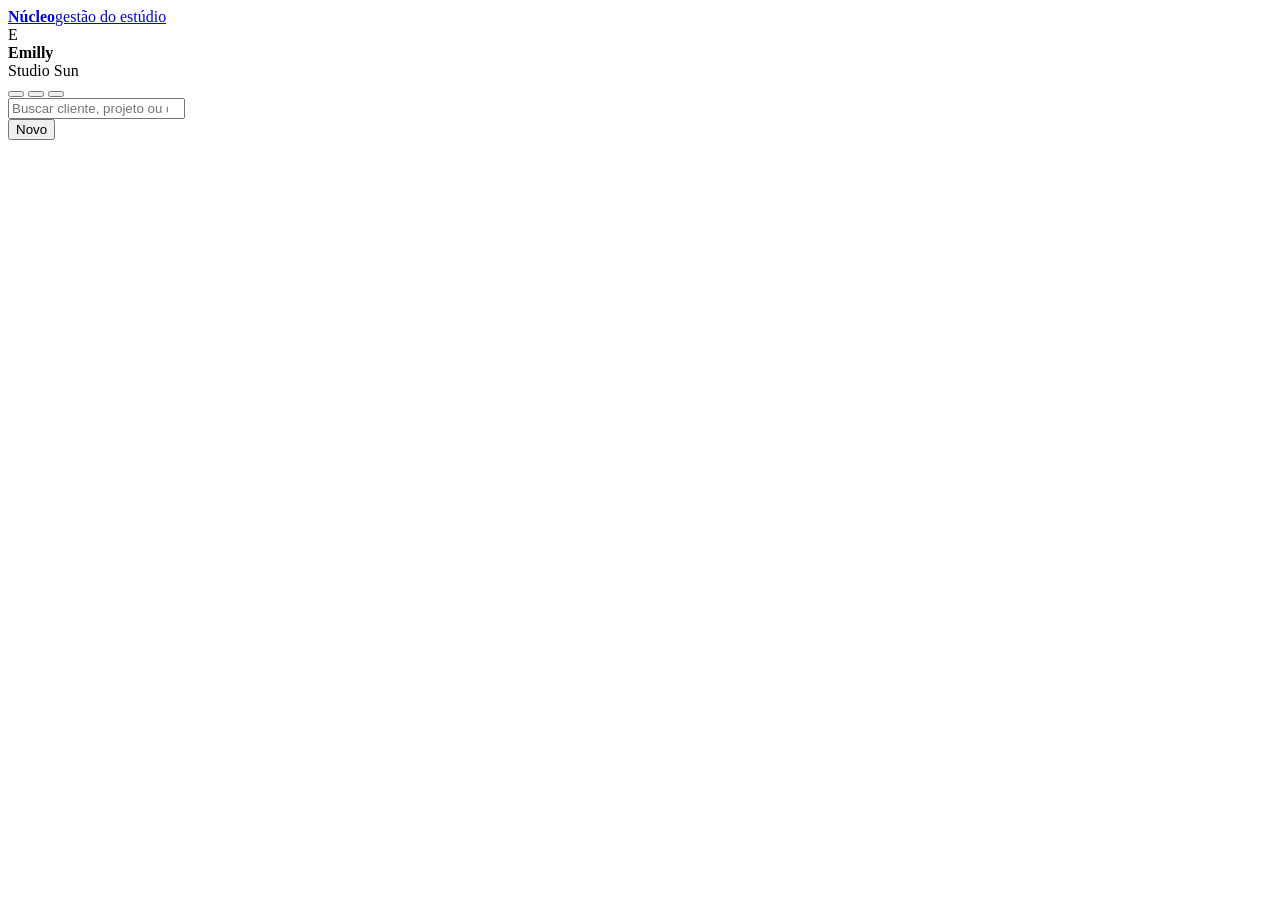
==== commit c368c321: "Add files via upload" ====
--- a/index.html
+++ b/index.html
@@ -1,432 +1,61 @@
 <!doctype html>
 <html lang="pt-BR">
 <head>
-<meta charset="utf-8">
-<meta name="viewport" content="width=device-width, initial-scale=1, viewport-fit=cover">
-<meta name="description" content="Emilly Sun, designer gráfico. Identidade visual, sites e design de posts.">
-<style>:root{padding-top:env(safe-area-inset-top,0px);padding-bottom:env(safe-area-inset-bottom,0px)}body{margin:0}img{max-width:100%}[hidden]{display:none!important}</style>
-<title>Design by Sun</title>
-<link rel="preconnect" href="https://fonts.googleapis.com">
-<link rel="preconnect" href="https://fonts.gstatic.com" crossorigin>
-<link rel="stylesheet" href="https://fonts.googleapis.com/css2?family=Anton&family=Caveat+Brush&family=Figtree:wght@400;500;700;800&family=Space+Mono:wght@400;700&display=swap">
-<style>
-/* Layout: "área de trabalho" em colagem — seções como janelas de app, stickers de sol, notificações e dock, igual ao feed @designnbysun */
-:root{
-  --bg:#F6F4F5; --paper:#FFFFFF; --fg:#151315; --muted:#6E676C; --line:#E2DCE0;
-  --pink:#FF2F8E; --pink-soft:#FFE1EE; --sun:#FFC83D; --ink:#151315; --on-pink:#FFFFFF; --sims:#3BD16F;
-  --display:"Anton", Impact, "Arial Narrow", sans-serif;
-  --script:"Caveat Brush", "Comic Sans MS", cursive;
-  --body:"Figtree", "Helvetica Neue", Arial, sans-serif;
-  --mono:"Space Mono", ui-monospace, Menlo, monospace;
-}
-@media (prefers-color-scheme: dark){:root:not([data-theme="light"]){
-  --bg:#141214; --paper:#1F1C1F; --fg:#F4EFF2; --muted:#A79EA4; --line:#332E32;
-  --pink:#FF4D9F; --pink-soft:#3A1828; --sun:#FFC83D; --ink:#0B0A0B; color-scheme:dark}}
-:root[data-theme="dark"]{
-  --bg:#141214; --paper:#1F1C1F; --fg:#F4EFF2; --muted:#A79EA4; --line:#332E32;
-  --pink:#FF4D9F; --pink-soft:#3A1828; --sun:#FFC83D; --ink:#0B0A0B; color-scheme:dark}
-
-*{box-sizing:border-box}
-body{background:var(--bg);color:var(--fg);font:16px/1.6 var(--body);
-  background-image:radial-gradient(color-mix(in srgb,var(--fg) 9%,transparent) 1px,transparent 1.2px);background-size:18px 18px;
-  padding-left:max(16px,env(safe-area-inset-left,0px));padding-right:max(16px,env(safe-area-inset-right,0px));overflow-x:hidden}
-.wrap{max-width:1160px;margin:0 auto}
-h1,h2,h3{margin:0;text-wrap:balance}
-p{margin:0}
-a{color:inherit}
-:focus-visible{outline:3px solid var(--pink);outline-offset:3px;border-radius:4px}
-.mono{font:400 12px/1.4 var(--mono);letter-spacing:.04em}
-.script{font-family:var(--script);color:var(--pink);font-weight:400}
-.big{font-family:var(--display);text-transform:uppercase;line-height:.92;letter-spacing:.005em;font-weight:400}
-
-/* sticker de sol */
-.sun{--s:56px;width:var(--s);height:var(--s);border-radius:50%;background:var(--sun);position:relative;flex:none;
-  box-shadow:0 0 0 calc(var(--s)*.07) var(--paper),0 6px 14px rgb(0 0 0 / .18)}
-.sun::before{content:"";position:absolute;left:28%;top:36%;width:12%;height:16%;border-radius:50%;background:#151315;box-shadow:calc(var(--s)*.3) 0 0 #151315}
-.sun::after{content:"";position:absolute;left:30%;top:56%;width:40%;height:20%;border:calc(var(--s)*.05) solid #151315;border-top:0;border-radius:0 0 99px 99px}
-
-/* janela */
-.win{background:var(--paper);border:1.5px solid var(--fg);border-radius:12px;overflow:hidden;box-shadow:6px 6px 0 var(--fg)}
-.bar{display:flex;align-items:center;gap:6px;padding:8px 12px;border-bottom:1.5px solid var(--fg);background:var(--paper)}
-.bar i{width:11px;height:11px;border-radius:50%;border:1.5px solid var(--fg);flex:none}
-.bar i:nth-child(1){background:var(--pink)}.bar i:nth-child(2){background:var(--sun)}.bar i:nth-child(3){background:var(--paper)}
-.bar span{margin-left:8px;font:400 12px var(--mono);color:var(--muted);white-space:nowrap;overflow:hidden;text-overflow:ellipsis}
-
-/* topo */
-header.top{position:sticky;top:env(safe-area-inset-top,0px);z-index:20;padding-block:12px}
-.menubar{display:flex;align-items:center;justify-content:space-between;gap:12px;background:var(--paper);border:1.5px solid var(--fg);border-radius:99px;padding:8px 10px 8px 16px}
-.brand{display:flex;align-items:center;gap:10px;text-decoration:none;font:800 16px var(--body)}
-.brand .sun{--s:26px;box-shadow:none}
-nav{display:flex;gap:4px;flex-wrap:wrap}
-nav a{text-decoration:none;font:500 14px var(--body);padding:6px 12px;border-radius:99px}
-nav a:hover{background:var(--pink-soft)}
-nav a.dm{background:var(--pink);color:var(--on-pink)}
-@media (max-width:720px){nav a:not(.dm){display:none}}
-
-/* hero */
-.hero{display:grid;grid-template-columns:1.25fr 1fr;gap:40px;align-items:center;padding-block:48px 40px}
-.hero h1{font-size:clamp(52px,9vw,124px)}
-.hero h1 .pk{color:var(--pink)}
-.hero h1 .script{display:block;font-size:.42em;text-transform:none;line-height:1.1;transform:rotate(-3deg);margin-block:6px}
-.hero .lead{font-size:18px;max-width:44ch;margin-top:20px}
-.pills{display:flex;gap:8px;flex-wrap:wrap;margin-top:20px}
-.pill{font:700 13px var(--body);padding:6px 12px;border-radius:99px;border:1.5px solid var(--fg);background:var(--paper)}
-.pill.pk{background:var(--pink);border-color:var(--pink);color:var(--on-pink)}
-.pill .dot{display:inline-block;width:8px;height:8px;border-radius:50%;background:var(--sims);margin-right:6px;vertical-align:1px}
-.cta{display:flex;gap:12px;flex-wrap:wrap;margin-top:28px}
-.btn{font:800 15px var(--body);padding:13px 22px;border-radius:99px;text-decoration:none;border:1.5px solid var(--fg);background:var(--paper);color:var(--fg);box-shadow:3px 3px 0 var(--fg);transition:transform .15s,box-shadow .15s;display:inline-block}
-.btn.pk{background:var(--pink);color:var(--on-pink)}
-.btn:hover{transform:translate(-2px,-2px);box-shadow:5px 5px 0 var(--fg)}
-
-.desk{position:relative;padding:24px 8px 40px}
-.photo .shot{aspect-ratio:4/5;max-width:100%;position:relative;overflow:hidden;background:#D9D5D2}
-.photo .shot img{position:absolute;inset:0;width:100%;height:100%;object-fit:cover;object-position:50% 62%;display:block}
-.photo .shot b{position:absolute;left:6%;top:5%;display:grid;gap:4px;justify-items:start;font:400 clamp(40px,7vw,68px)/.9 var(--display);text-transform:uppercase;color:#151315}
-.photo .shot b .hi{font:400 .5em var(--script);color:#fff;text-transform:none;background:#151315;padding:2px 10px;transform:rotate(-4deg)}
-.photo .shot b .own{font:700 clamp(12px,1.4vw,14px)/1.3 var(--body);text-transform:none;background:#FF2F8E;color:#fff;padding:5px 10px;border-radius:99px;border:1.5px solid #151315}
-.desk .sun{position:absolute;top:0;right:4%;--s:78px;transform:rotate(12deg)}
-.notif{position:absolute;left:-6%;bottom:6%;width:min(260px,70%);background:var(--paper);border:1.5px solid var(--fg);border-radius:14px;padding:12px 14px;box-shadow:4px 4px 0 var(--pink);display:grid;gap:4px}
-.notif .mono{color:var(--pink);font-weight:700}
-.notif p{font:700 14px/1.3 var(--body)}
-@media (max-width:860px){.hero{grid-template-columns:1fr}.desk{max-width:440px;margin-inline:auto;width:100%}.notif{left:0}}
-
-/* dock */
-.dock{display:flex;justify-content:center;gap:10px;flex-wrap:wrap;margin:8px auto 0;width:fit-content;max-width:100%;padding:10px 14px;background:color-mix(in srgb,var(--paper) 80%,transparent);border:1.5px solid var(--fg);border-radius:18px}
-.dock span{width:44px;height:44px;border-radius:11px;display:grid;place-items:center;overflow:hidden;border:1.5px solid var(--fg);transition:transform .15s}
-.dock span:hover{transform:translateY(-4px) scale(1.08)}
-.dock span svg{display:block}
-.t-aff{background:#A7F175}.t-aff svg{width:100%;height:100%}
-.t-can{background:#FFFFFF}.t-can svg{width:86%;height:86%}
-.t-ps{background:#001E36}.t-ps svg{width:100%;height:100%}
-.t-cap{background:#000000}.t-cap svg{width:60%;height:60%}
-.t-cla{background:#D97757}.t-cla svg{width:62%;height:62%}
-
-/* seções */
-section{padding-block:72px}
-.head{display:flex;align-items:end;justify-content:space-between;gap:16px 32px;flex-wrap:wrap;margin-bottom:32px}
-.head h2{font:400 clamp(44px,7vw,84px)/.92 var(--display);text-transform:uppercase}
-.head h2 .script{font-size:.5em;text-transform:none;display:inline-block;transform:rotate(-4deg);margin-left:6px}
-.head p{max-width:42ch;color:var(--muted)}
-
-/* sobre */
-.sobre{display:grid;grid-template-columns:1.1fr 1fr;gap:28px;align-items:start}
-.sobre .win .in{padding:24px;display:grid;gap:14px;font-size:17px}
-.facts{display:grid;grid-template-columns:repeat(3,1fr);gap:12px}
-.fact{background:var(--paper);border:1.5px solid var(--fg);border-radius:12px;padding:16px}
-.fact b{display:block;font:400 44px/1 var(--display);color:var(--pink)}
-.fact span{font:500 13px var(--body);color:var(--muted)}
-@media (max-width:860px){.sobre{grid-template-columns:1fr}}
-@media (max-width:420px){.facts{grid-template-columns:1fr 1fr}.fact:last-child{grid-column:span 2}}
-
-/* números de projetos */
-.traits{display:grid;grid-template-columns:repeat(3,1fr);gap:20px;margin-top:28px}
-.trait .vis{aspect-ratio:16/10;max-width:100%;position:relative;overflow:hidden;border-bottom:1.5px solid var(--fg);display:grid;place-items:center}
-.trait .vis b{position:relative;font:400 clamp(84px,11vw,132px)/1 var(--display);letter-spacing:-.01em}
-.trait .vis b small{font-size:.5em;vertical-align:.55em;margin-right:2px}
-.trait .in{padding:16px 18px;display:grid;gap:6px}
-.trait h3{font:400 28px/1 var(--display);text-transform:uppercase}
-.trait p{font-size:15px;color:var(--muted)}
-.trait:nth-child(1){transform:rotate(-1.2deg)}
-.trait:nth-child(3){transform:rotate(1deg)}
-.n-id{background:#151315;color:#fff}
-.n-posts{background:#FF2F8E;color:#fff}
-.n-artes{background:#FFC83D;color:#151315}
-.n-posts::before,.n-id::before{content:"";position:absolute;inset:0;background-image:radial-gradient(circle,rgb(255 255 255 / .28) 0 3px,transparent 3.5px);background-size:12px 12px;
-  -webkit-mask-image:linear-gradient(110deg,#000 10%,transparent 85%);mask-image:linear-gradient(110deg,#000 10%,transparent 85%)}
-.n-id::before{background-image:radial-gradient(circle,rgb(255 47 142 / .55) 0 3px,transparent 3.5px)}
-.n-artes .sun{position:absolute;right:8%;top:10%;--s:44px;transform:rotate(14deg);box-shadow:none}
-@media (max-width:860px){.traits{grid-template-columns:1fr}.trait{transform:none!important}}
-
-/* projetos por nicho */
-.nichos{display:grid;gap:40px}
-.nicho{display:grid;grid-template-columns:1.3fr 1fr;gap:0}
-.nicho:nth-child(even){grid-template-columns:1fr 1.3fr}
-.nicho:nth-child(even) .cover{order:2;border-left:1.5px solid var(--fg);border-right:0}
-.nicho .cover{position:relative;overflow:hidden;min-height:360px;border-right:1.5px solid var(--fg)}
-.nicho .txt{padding:28px;display:flex;flex-direction:column;gap:14px}
-.nicho .tag{font:700 12px var(--mono);color:var(--pink);letter-spacing:.06em}
-.nicho h3{font:400 clamp(36px,4.6vw,56px)/.95 var(--display);text-transform:uppercase}
-.nicho .main{font:800 17px var(--body)}
-.nicho p{color:var(--muted)}
-.more{display:grid;gap:6px;border-top:1.5px dashed var(--line);padding-top:12px;margin-top:auto}
-.more a{font:500 14px var(--body);text-decoration:none;display:flex;justify-content:space-between;gap:10px}
-.more a:hover{color:var(--pink)}
-.more a span{font:400 12px var(--mono);color:var(--muted)}
-.nicho .btn{align-self:flex-start;font-size:14px;padding:10px 18px}
-@media (max-width:820px){.nicho,.nicho:nth-child(even){grid-template-columns:1fr}.nicho .cover,.nicho:nth-child(even) .cover{order:0;border:0;border-bottom:1.5px solid var(--fg);min-height:0;aspect-ratio:808/632}}
-
-/* capas reais dos projetos (Behance) */
-.nicho .cover img{position:absolute;inset:0;width:100%;height:100%;object-fit:cover;display:block;transition:transform .4s}
-.nicho:hover .cover img{transform:scale(1.03)}
-
-/* o que você recebe */
-.entregas{display:grid;grid-template-columns:repeat(3,1fr);gap:20px}
-.ent{display:flex;flex-direction:column}
-.ent .top{padding:20px 22px;display:grid;gap:8px;border-bottom:1.5px solid var(--fg)}
-.ent h3{font:400 34px/1 var(--display);text-transform:uppercase}
-.ent .top p{font-size:15px;color:var(--muted)}
-.ent ul{margin:0;padding:18px 22px;list-style:none;display:grid;gap:10px;font-size:15px}
-.ent li{display:grid;grid-template-columns:22px 1fr;gap:8px;align-items:start}
-.ent li::before{content:"✓";width:20px;height:20px;border-radius:6px;background:var(--pink-soft);color:var(--pink);display:grid;place-items:center;font:700 12px var(--body);margin-top:2px}
-.ent li b{display:block;font-weight:700}
-.ent li small{color:var(--muted);font-size:13.5px}
-.ent .foot{margin-top:auto;padding:14px 22px;border-top:1.5px dashed var(--line);font:700 12px var(--mono);color:var(--pink)}
-.ent.hot{background:var(--pink);color:var(--on-pink)}
-.ent.hot .top p,.ent.hot li small{color:rgb(255 255 255 / .85)}
-.ent.hot li::before{background:#fff;color:#FF2F8E}
-.ent.hot .foot{color:var(--on-pink);border-color:rgb(255 255 255 / .45)}
-.ent.hot .top{border-color:var(--fg)}
-@media (max-width:900px){.entregas{grid-template-columns:1fr}}
-
-/* processo */
-.processo{display:grid;grid-template-columns:repeat(4,1fr);gap:16px}
-.etapa{background:var(--paper);border:1.5px solid var(--fg);border-radius:12px;padding:18px;display:grid;gap:6px;align-content:start}
-.etapa .mono{color:var(--pink);font-weight:700}
-.etapa h3{font:800 18px var(--body)}
-.etapa p{font-size:14.5px;color:var(--muted)}
-@media (max-width:860px){.processo{grid-template-columns:1fr 1fr}}
-@media (max-width:460px){.processo{grid-template-columns:1fr}}
-
-/* destaque */
-.destaque{background:var(--pink);color:var(--on-pink);border:1.5px solid var(--fg);border-radius:18px;padding:clamp(28px,6vw,64px);position:relative;overflow:hidden;box-shadow:8px 8px 0 var(--fg);display:grid;gap:18px}
-.destaque::before{content:"";position:absolute;right:-6%;top:-10%;width:55%;height:130%;background-image:radial-gradient(circle,rgb(255 255 255 / .35) 0 3px,transparent 3.5px);background-size:14px 14px;
-  -webkit-mask-image:linear-gradient(100deg,transparent 10%,#000 80%);mask-image:linear-gradient(100deg,transparent 10%,#000 80%)}
-.destaque p.big{font-size:clamp(48px,9vw,120px);position:relative}
-.destaque p.big span{color:#151315;display:block}
-.destaque .sub{font-size:clamp(17px,2vw,20px);max-width:48ch;position:relative}
-.destaque .btn{position:relative;justify-self:start;background:#151315;color:#fff;border-color:#151315;box-shadow:4px 4px 0 #fff}
-.destaque .sun{position:absolute;right:6%;bottom:10%;--s:96px;transform:rotate(-14deg);box-shadow:0 0 0 6px #fff}
-@media (max-width:600px){.destaque .sun{--s:60px;bottom:auto;top:14px;right:14px}}
-
-/* contato */
-.contato{display:grid;grid-template-columns:1.1fr 1fr;gap:28px;align-items:center}
-.contato h2{font:400 clamp(48px,8vw,104px)/.92 var(--display);text-transform:uppercase}
-.contato h2 .pk{color:var(--pink)}
-.links{display:grid;gap:12px}
-.link{display:flex;align-items:center;justify-content:space-between;gap:12px;padding:16px 18px;background:var(--paper);border:1.5px solid var(--fg);border-radius:14px;text-decoration:none;box-shadow:4px 4px 0 var(--fg);flex-wrap:wrap;transition:transform .15s}
-a.link:hover{transform:translate(-2px,-2px)}
-.link b{font:800 17px var(--body)}
-.link .mono{color:var(--muted);word-break:break-all}
-.link.pk{background:var(--pink);color:var(--on-pink)}
-.link.pk .mono{color:var(--on-pink)}
-.link.be{background:#151315;color:#fff;border-color:#151315}
-.link.be .mono{color:#C9C3C7}
-.copy{font:700 13px var(--body);background:var(--fg);color:var(--bg);border:0;padding:8px 14px;border-radius:99px;cursor:pointer}
-@media (max-width:860px){.contato{grid-template-columns:1fr}}
-footer{padding-block:28px 48px;display:flex;justify-content:space-between;gap:12px;flex-wrap:wrap;color:var(--muted);font:400 12px var(--mono)}
-
-@media (prefers-reduced-motion:reduce){*{transition:none!important;animation:none!important}}
-</style>
+  <meta charset="utf-8">
+  <meta name="viewport" content="width=device-width, initial-scale=1, viewport-fit=cover">
+  <title>Núcleo · Studio Sun</title>
+  <link rel="icon" href="assets/logo-mask.png">
+  <link rel="preconnect" href="https://fonts.googleapis.com">
+  <link rel="preconnect" href="https://fonts.gstatic.com" crossorigin>
+  <link href="https://fonts.googleapis.com/css2?family=Inter:wght@400;500;600;700&family=Sora:wght@500;600;700;800&display=swap" rel="stylesheet">
+  <link rel="stylesheet" href="css/style.css?v=7">
 </head>
 <body>
+  <div class="app">
+    <aside class="sidebar" id="sidebar">
+      <a class="brand" href="#/inicio" title="Studio Sun · Núcleo">
+        <div class="logo-fx" role="img" aria-label="Studio Sun"></div>
+        <div class="brand-sub"><b>Núcleo</b>gestão do estúdio</div>
+      </a>
+      <nav class="nav" id="nav"></nav>
+      <div class="side-foot">
+        <div class="avatar" id="foot-avatar">E</div>
+        <div class="who"><b id="foot-name">Emilly</b><br><span>Studio Sun</span></div>
+        <button class="icon-btn" id="btn-theme" title="Modo claro/escuro"></button>
+        <button class="icon-btn" id="btn-settings" title="Configurações"></button>
+        <button class="icon-btn" id="btn-collapse" title="Recolher menu"></button>
+      </div>
+    </aside>
 
-<header class="top">
-  <div class="wrap menubar">
-    <a class="brand" href="#inicio"><span class="sun" aria-hidden="true"></span>Design by Sun</a>
-    <nav aria-label="Seções">
-      <a href="#sobre">Sobre</a><a href="#projetos">Projetos</a><a href="#servicos">Serviços</a>
-      <a class="dm" href="#contato">Me chama ✦</a>
-    </nav>
-  </div>
-</header>
-
-<main class="wrap" id="inicio">
-  <div class="hero">
-    <div>
-      <p class="mono" style="color:var(--pink);font-weight:700">EMILLY SUN · DESIGNER GRÁFICO</p>
-      <h1 class="big">Te destacando com <span class="pk">design's</span><span class="script">que são a sua cara!</span></h1>
-      <p class="lead">Crio identidades visuais, sites e posts para marcas que querem ser vistas, reconhecidas e impossíveis de esquecer.</p>
-      <div class="pills">
-        <span class="pill pk">+4 anos criando</span><span class="pill"><span class="dot"></span>Disponível para freelance</span><span class="pill">she/her</span>
-      </div>
-      <div class="cta">
-        <a class="btn pk" href="#projetos">Ver meus trabalhos</a>
-        <a class="btn" href="#contato">Pedir orçamento</a>
-      </div>
-    </div>
-    <div class="desk">
-      <div class="win photo">
-        <div class="bar"><i></i><i></i><i></i><span>emilly_sun.jpg</span></div>
-        <div class="shot"><img src="[data-uri]" alt="Emilly Sun, fotografada de cima, piscando, com camiseta rosa e notebook ao lado" width="1025" height="1536"><b><span class="hi">oi, eu sou a</span>Emilly!<span class="own">proprietária do Design by Sun</span></b></div>
-      </div>
-      <span class="sun" aria-hidden="true"></span>
-      <div class="notif" role="note">
-        <span class="mono">HOJE · DM</span>
-        <p>“Quero uma marca que tenha a minha cara!” ✨</p>
-      </div>
+    <div class="main">
+      <header class="topbar">
+        <a class="m-logo" href="#/inicio" aria-label="Studio Sun · Início"><span class="logo-fx"></span></a>
+        <div class="search">
+          <span id="search-ico"></span>
+          <input id="search" type="search" placeholder="Buscar cliente, projeto ou contrato…  ( / )" autocomplete="off">
+          <div class="search-results hidden" id="search-results"></div>
+        </div>
+        <div class="spacer"></div>
+        <span class="today-chip" id="today-chip"></span>
+        <div class="dropdown">
+          <button class="btn primary" id="btn-new"><span id="ico-plus"></span><span class="btn-new-label">Novo</span></button>
+          <div class="menu hidden" id="menu-new"></div>
+        </div>
+      </header>
+      <main class="content" id="view"></main>
     </div>
   </div>
-  <div class="dock" aria-label="Ferramentas que uso">
-    <span class="t-aff" title="Affinity"><svg xmlns="http://www.w3.org/2000/svg" viewBox="0 0 240 240"><path fill="#a7f175" d="M15 0A15 15 0 0 0 0 15v210a15 15 0 0 0 15 15h210a15 15 0 0 0 15-15V15a15 15 0 0 0-15-15z"/><path fill="#0e1318" d="M112.908 165.979c-10.413 0-17.037-6.317-17.037-14.329c0-34.287 90.164-41.151 90.164-77.563c0-22.213-25.731-31.787-58.577-31.787c-19.98 0-42.571 3.698-63.552 10.315v43.438c30.919-22.52 65.272-32.16 87.4-32.16c13.914 0 23.355 3.882 23.355 10.838c0 28.658-124.353 24.117-124.353 86.042c0 23.736 16.321 37.335 39.283 37.335c34.732 0 61.003-33.753 80.657-74.897l3.982 1.43c-10.351 25.143-31.771 52.712-35.943 70.434h44.715V103.39h-10.327c-14.99 32.574-36.957 62.59-59.767 62.59"/></svg></span><span class="t-can" title="Canva"><svg xmlns="http://www.w3.org/2000/svg" viewBox="0 0 80 80"><g fill="none"><g clip-path="url(#SVGFqrTtczy)"><path fill="#7d2ae7" d="M40 80c22.091 0 40-17.909 40-40S62.091 0 40 0S0 17.909 0 40s17.909 40 40 40"/><path fill="url(#SVGd8hhpebI)" d="M40 80c22.091 0 40-17.909 40-40S62.091 0 40 0S0 17.909 0 40s17.909 40 40 40"/><path fill="url(#SVGXjE8Ac6X)" d="M40 80c22.091 0 40-17.909 40-40S62.091 0 40 0S0 17.909 0 40s17.909 40 40 40"/><path fill="url(#SVG1MVRi0Vl)" d="M40 80c22.091 0 40-17.909 40-40S62.091 0 40 0S0 17.909 0 40s17.909 40 40 40"/><path fill="url(#SVGlcMqmcyN)" d="M40 80c22.091 0 40-17.909 40-40S62.091 0 40 0S0 17.909 0 40s17.909 40 40 40"/><path fill="#fff" d="M57.27 48.205c-.331 0-.622.279-.924.888c-3.414 6.922-9.31 11.82-16.133 11.82c-7.89 0-12.776-7.122-12.776-16.96c0-16.668 9.286-26.304 17.443-26.304c3.811 0 6.139 2.395 6.139 6.207c0 4.524-2.57 6.919-2.57 8.514c0 .716.445 1.15 1.328 1.15c3.55 0 7.715-4.078 7.715-9.84c0-5.585-4.862-9.691-13.018-9.691c-13.48 0-25.46 12.497-25.46 29.788c0 13.384 7.643 22.23 19.436 22.23c12.517 0 19.754-12.454 19.754-16.497c0-.895-.457-1.305-.935-1.305"/></g><defs><radialGradient id="SVGd8hhpebI" cx="0" cy="0" r="1" gradientTransform="rotate(-49.416 84.778 18.66)scale(61.8733)" gradientUnits="userSpaceOnUse"><stop stop-color="#6420ff"/><stop offset="1" stop-color="#6420ff" stop-opacity="0"/></radialGradient><radialGradient id="SVGXjE8Ac6X" cx="0" cy="0" r="1" gradientTransform="rotate(54.703 1.799 25.019)scale(69.7735)" gradientUnits="userSpaceOnUse"><stop stop-color="#00c4cc"/><stop offset="1" stop-color="#00c4cc" stop-opacity="0"/></radialGradient><radialGradient id="SVG1MVRi0Vl" cx="0" cy="0" r="1" gradientTransform="rotate(-45.195 92.905 16.89)scale(61.1242 28.1118)" gradientUnits="userSpaceOnUse"><stop stop-color="#6420ff"/><stop offset="1" stop-color="#6420ff" stop-opacity="0"/></radialGradient><radialGradient id="SVGlcMqmcyN" cx="0" cy="0" r="1" gradientTransform="rotate(66.52 8.14 30.33)scale(62.9836 105.512)" gradientUnits="userSpaceOnUse"><stop stop-color="#00c4cc" stop-opacity=".726"/><stop offset="0" stop-color="#00c4cc"/><stop offset="1" stop-color="#00c4cc" stop-opacity="0"/></radialGradient><clipPath id="SVGFqrTtczy"><path fill="#fff" d="M0 0h80v80H0z"/></clipPath></defs></g></svg></span><span class="t-ps" title="Photoshop"><svg xmlns="http://www.w3.org/2000/svg" viewBox="0 0 83 80"><g fill="none"><g clip-path="url(#SVGRJNxRbwH)"><path fill="#001e36" d="M67.521 0H14.53C6.505 0 0 6.505 0 14.53v50.94C0 73.495 6.505 80 14.53 80h52.99c8.025 0 14.53-6.505 14.53-14.53V14.53C82.051 6.505 75.546 0 67.521 0"/><path fill="#31a8ff" d="M18.476 56.1V20.929q0-.384.33-.385c.587 0 1.122-.008 1.93-.027a1025 1025 0 0 1 5.587-.11q1.568-.028 3.11-.028q4.182 0 7.045 1.046a12.2 12.2 0 0 1 4.596 2.807a10.8 10.8 0 0 1 2.504 3.88c.515 1.42.776 2.92.771 4.431q0 4.405-2.036 7.266a11.5 11.5 0 0 1-5.505 4.156c-2.312.862-4.88 1.155-7.706 1.155q-1.21 0-1.706-.028q-.495-.027-1.486-.027v10.982a.438.438 0 0 1-.496.495h-6.553q-.385 0-.385-.44M25.91 27.15v11.47q.714.055 1.32.055h1.817a12.9 12.9 0 0 0 3.936-.628a5.94 5.94 0 0 0 2.807-1.817q1.073-1.265 1.073-3.522a5.57 5.57 0 0 0-.798-3.028a5.13 5.13 0 0 0-2.394-1.954a10.2 10.2 0 0 0-4.018-.688q-1.32 0-2.34.028t-1.403.082m39.721 9.386a13 13 0 0 0-3.275-1.156a17.4 17.4 0 0 0-3.825-.44a7.1 7.1 0 0 0-2.064.247a1.85 1.85 0 0 0-1.074.688c-.18.28-.275.604-.275.936c.01.322.126.632.33.88c.322.377.715.686 1.156.91q1.178.634 2.422 1.128a24 24 0 0 1 5.256 2.504a8 8 0 0 1 2.698 2.835a7.56 7.56 0 0 1 .798 3.522a7.9 7.9 0 0 1-1.321 4.541a8.7 8.7 0 0 1-3.826 3.055q-2.505 1.1-6.192 1.101a22.4 22.4 0 0 1-4.651-.44a14.8 14.8 0 0 1-3.495-1.101a.71.71 0 0 1-.386-.66v-5.945a.32.32 0 0 1 .138-.303a.27.27 0 0 1 .303.028a14.7 14.7 0 0 0 4.238 1.678c1.315.33 2.663.505 4.018.523q1.926 0 2.835-.495a1.56 1.56 0 0 0 .908-1.431q0-.715-.826-1.376t-3.357-1.597a20.2 20.2 0 0 1-4.872-2.476a8.4 8.4 0 0 1-2.587-2.89a7.6 7.6 0 0 1-.798-3.495a7.9 7.9 0 0 1 1.156-4.129a8.4 8.4 0 0 1 3.578-3.137q2.422-1.21 6.055-1.211c1.418-.011 2.836.09 4.238.303a11 11 0 0 1 2.95.798a.5.5 0 0 1 .33.303q.057.202.056.412v5.56a.37.37 0 0 1-.165.33a.53.53 0 0 1-.474 0"/></g><defs><clipPath id="SVGRJNxRbwH"><path fill="#fff" d="M0 0h82.051v80H0z"/></clipPath></defs></g></svg></span><span class="t-cap" title="CapCut"><svg xmlns="http://www.w3.org/2000/svg" viewBox="0 0 24 24"><path fill="#fff" fill-rule="evenodd" d="M24.189 6.442V2.671l-4.535 2.383V4.91c.002-1.505-1.078-2.411-2.638-2.411H2.64C.993 2.5 0 3.407 0 4.91v3.81L6.354 12L0 15.316v3.8C0 20.595 1 21.5 2.64 21.5h14.373c1.56 0 2.639-.907 2.639-2.382v-.197l4.536 2.409v-3.828L13.64 12l10.55-5.557zM9.982 13.873l7.797 4.083H2.157zm7.741-7.828l-7.742 4.057l-7.825-4.057z"/></svg></span><span class="t-cla" title="Claude"><svg xmlns="http://www.w3.org/2000/svg" viewBox="0 0 24 24"><path fill="#fff" d="m4.714 15.956l4.718-2.648l.079-.23l-.08-.128h-.23l-.79-.048l-2.695-.073l-2.337-.097l-2.265-.122l-.57-.121l-.535-.704l.055-.353l.48-.321l.685.06l1.518.104l2.277.157l1.651.098l2.447.255h.389l.054-.158l-.133-.097l-.103-.098l-2.356-1.596l-2.55-1.688l-1.336-.972l-.722-.491L2 6.223l-.158-1.008l.656-.722l.88.06l.224.061l.893.686l1.906 1.476l2.49 1.833l.364.304l.146-.104l.018-.072l-.164-.274l-1.354-2.446l-1.445-2.49l-.644-1.032l-.17-.619a3 3 0 0 1-.103-.729L6.287.133L6.7 0l.995.134l.42.364l.619 1.415L9.735 4.14l1.555 3.03l.455.898l.243.832l.09.255h.159V9.01l.127-1.706l.237-2.095l.23-2.695l.08-.76l.376-.91l.747-.492l.583.28l.48.685l-.067.444l-.286 1.851l-.558 2.903l-.365 1.942h.213l.243-.242l.983-1.306l1.652-2.064l.728-.82l.85-.904l.547-.431h1.032l.759 1.129l-.34 1.166l-1.063 1.347l-.88 1.142l-1.263 1.7l-.79 1.36l.074.11l.188-.02l2.853-.606l1.542-.28l1.84-.315l.832.388l.09.395l-.327.807l-1.967.486l-2.307.462l-3.436.813l-.043.03l.049.061l1.548.146l.662.036h1.62l3.018.225l.79.522l.473.638l-.08.485l-1.213.62l-1.64-.389l-3.825-.91l-1.31-.329h-.183v.11l1.093 1.068l2.003 1.81l2.508 2.33l.127.578l-.321.455l-.34-.049l-2.204-1.657l-.85-.747l-1.925-1.62h-.127v.17l.443.649l2.343 3.521l.122 1.08l-.17.353l-.607.213l-.668-.122l-1.372-1.924l-1.415-2.168l-1.141-1.943l-.14.08l-.674 7.254l-.316.37l-.728.28l-.607-.461l-.322-.747l.322-1.476l.388-1.924l.316-1.53l.285-1.9l.17-.632l-.012-.042l-.14.018l-1.432 1.967l-2.18 2.945l-1.724 1.845l-.413.164l-.716-.37l.066-.662l.401-.589l2.386-3.036l1.439-1.882l.929-1.086l-.006-.158h-.055L4.138 18.56l-1.13.146l-.485-.456l.06-.746l.231-.243l1.907-1.312Z"/></svg></span>
-  </div>
 
-  <section id="sobre">
-    <div class="head"><h2>Prazer, <span class="script">sou a Emilly!</span></h2><p>Designer gráfico apaixonada por marcas com personalidade, cor e muita atitude.</p></div>
-    <div class="sobre">
-      <div class="win">
-        <div class="bar"><i></i><i></i><i></i><span>sobre_mim.txt</span></div>
-        <div class="in">
-          <p>A parte criativa sempre fez sentido pra mim. Aulas de pintura, desenhos de anime, horas construindo casas no The Sims: tudo já apontava pro design. Até tentei um ano e meio de enfermagem, mas designers do it better.</p>
-          <p>Hoje eu crio marcas, sites e posts que chamam atenção e fazem sentido pro seu negócio. Gosto de misturar referências da vida real, cultura pop e tendências como o halftone para chegar em algo que só a sua marca tem.</p>
-        </div>
-      </div>
-      <div class="facts">
-        <div class="fact"><b>+4</b><span>anos criando</span></div>
-        <div class="fact"><b>+170</b><span>projetos feitos nesses anos</span></div>
-        <div class="fact"><b>✦</b><span>especialista em te destacar</span></div>
-      </div>
-    </div>
+  <nav class="bottom-bar" id="bottom-bar"></nav>
+  <div class="toasts" id="toasts"></div>
+  <div id="modal-root"></div>
 
-    <div class="traits">
-      <article class="win trait">
-        <div class="vis n-id"><b><small>+</small>20</b></div>
-        <div class="in"><span class="mono" style="color:var(--pink);font-weight:700">MARCAS</span><h3>Identidades visuais entregues</h3><p>Marcas criadas do zero, com logo, paleta, tipografia e aplicações.</p></div>
-      </article>
-      <article class="win trait">
-        <div class="vis n-posts"><b><small>+</small>30</b></div>
-        <div class="in"><span class="mono" style="color:var(--pink);font-weight:700">REDES SOCIAIS</span><h3>Projetos para redes sociais</h3><p>Feeds, carrosséis e stories desenvolvidos para negócios de vários nichos.</p></div>
-      </article>
-      <article class="win trait">
-        <div class="vis n-artes"><span class="sun" aria-hidden="true"></span><b><small>+</small>80</b></div>
-        <div class="in"><span class="mono" style="color:var(--pink);font-weight:700">PRODUÇÃO</span><h3>Artes de design produzidas</h3><p>Posts, pôsteres, panfletos, cartões e muito mais saindo daqui.</p></div>
-      </article>
-    </div>
-  </section>
-
-  <section id="projetos">
-    <div class="head"><h2>Projetos <span class="script">em destaque</span></h2><p>Um projeto principal por nicho. Veja todos no meu Behance.</p></div>
-    <div class="nichos">
-
-      <article class="win nicho">
-        <div class="cover"><img src="[data-uri]